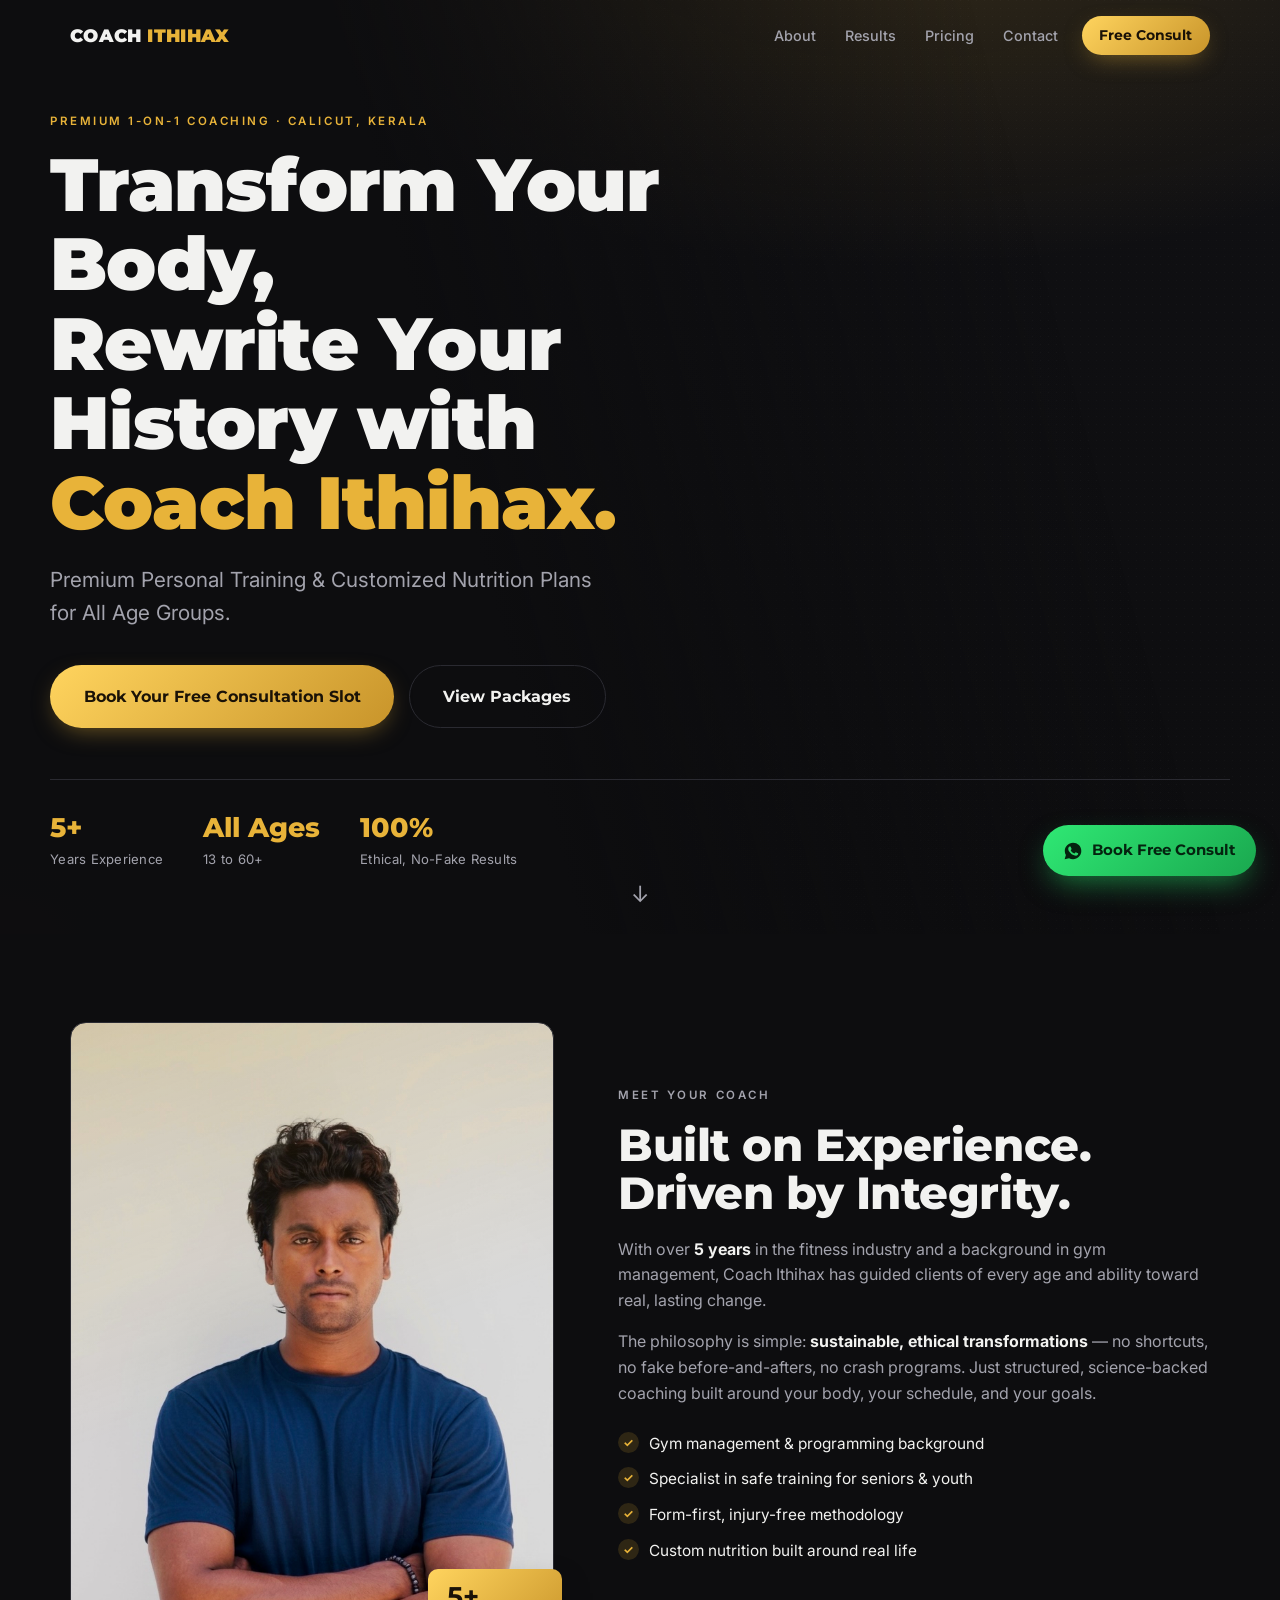
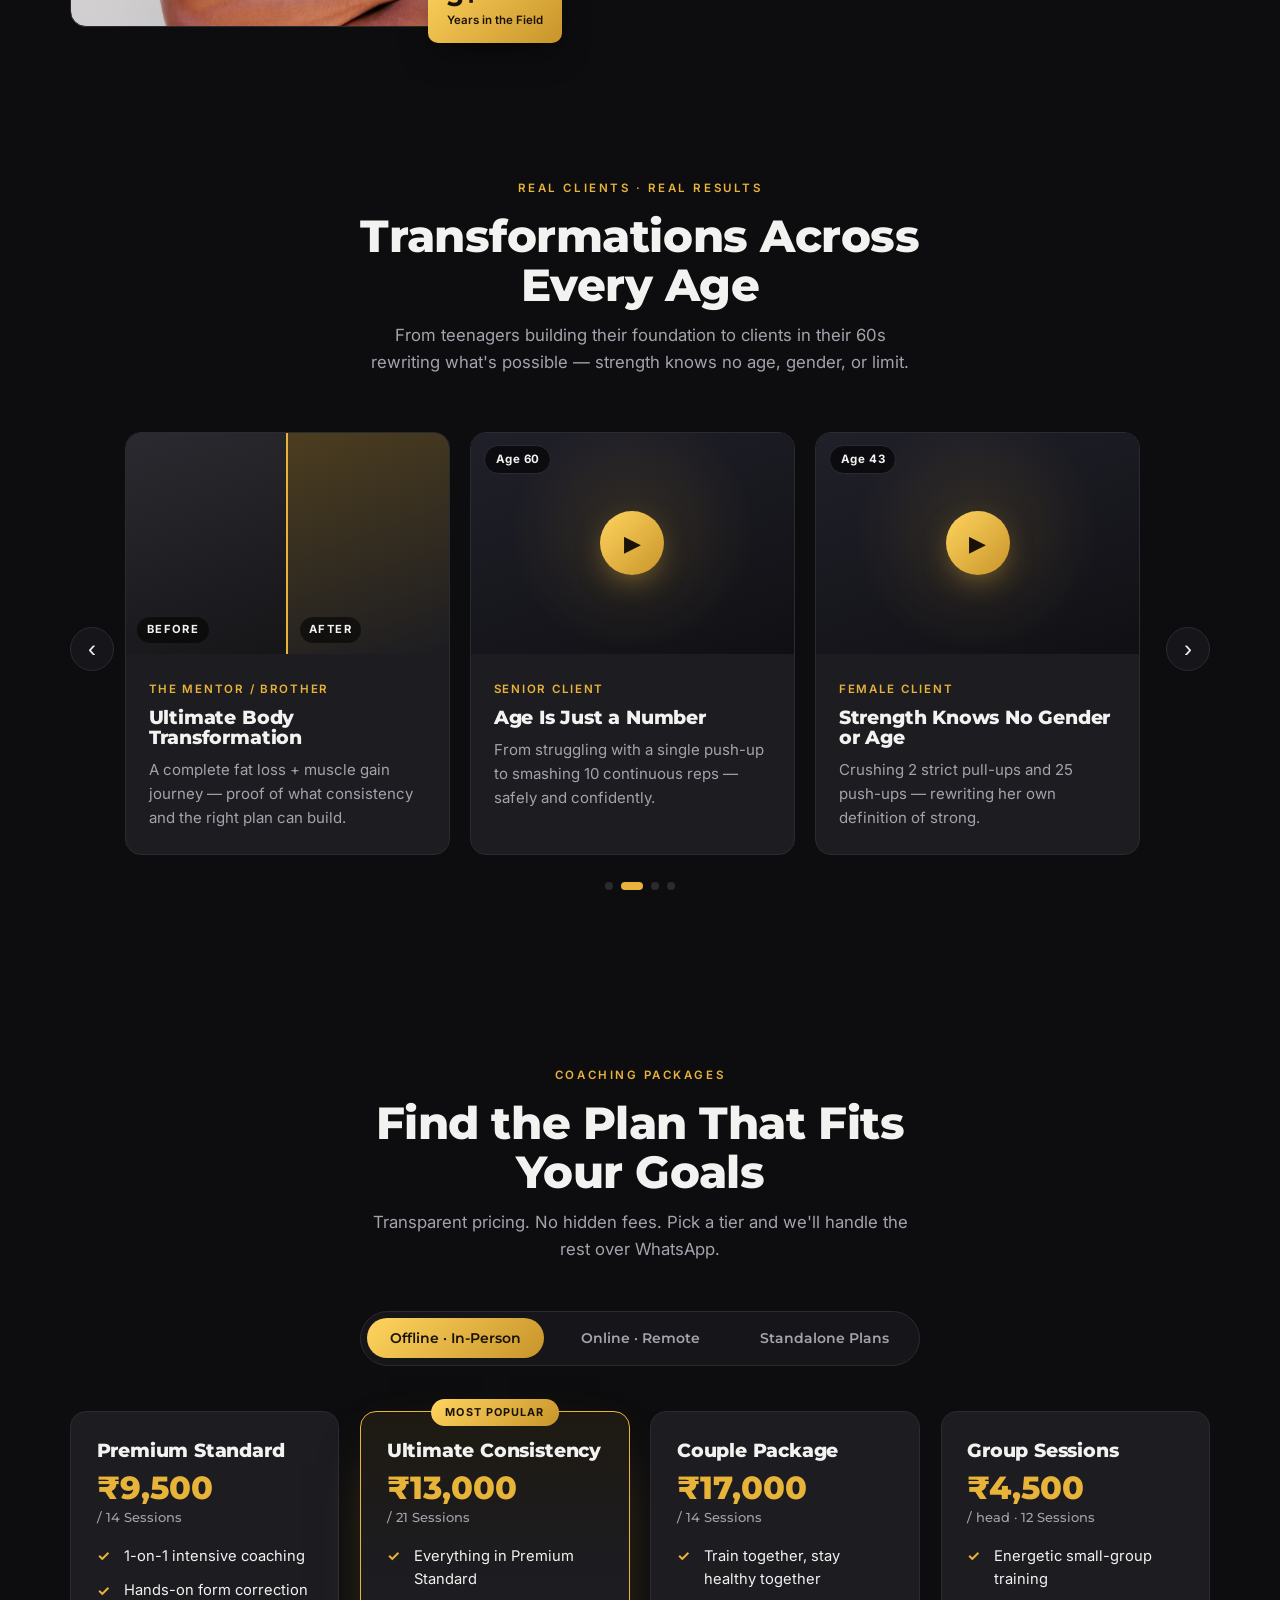
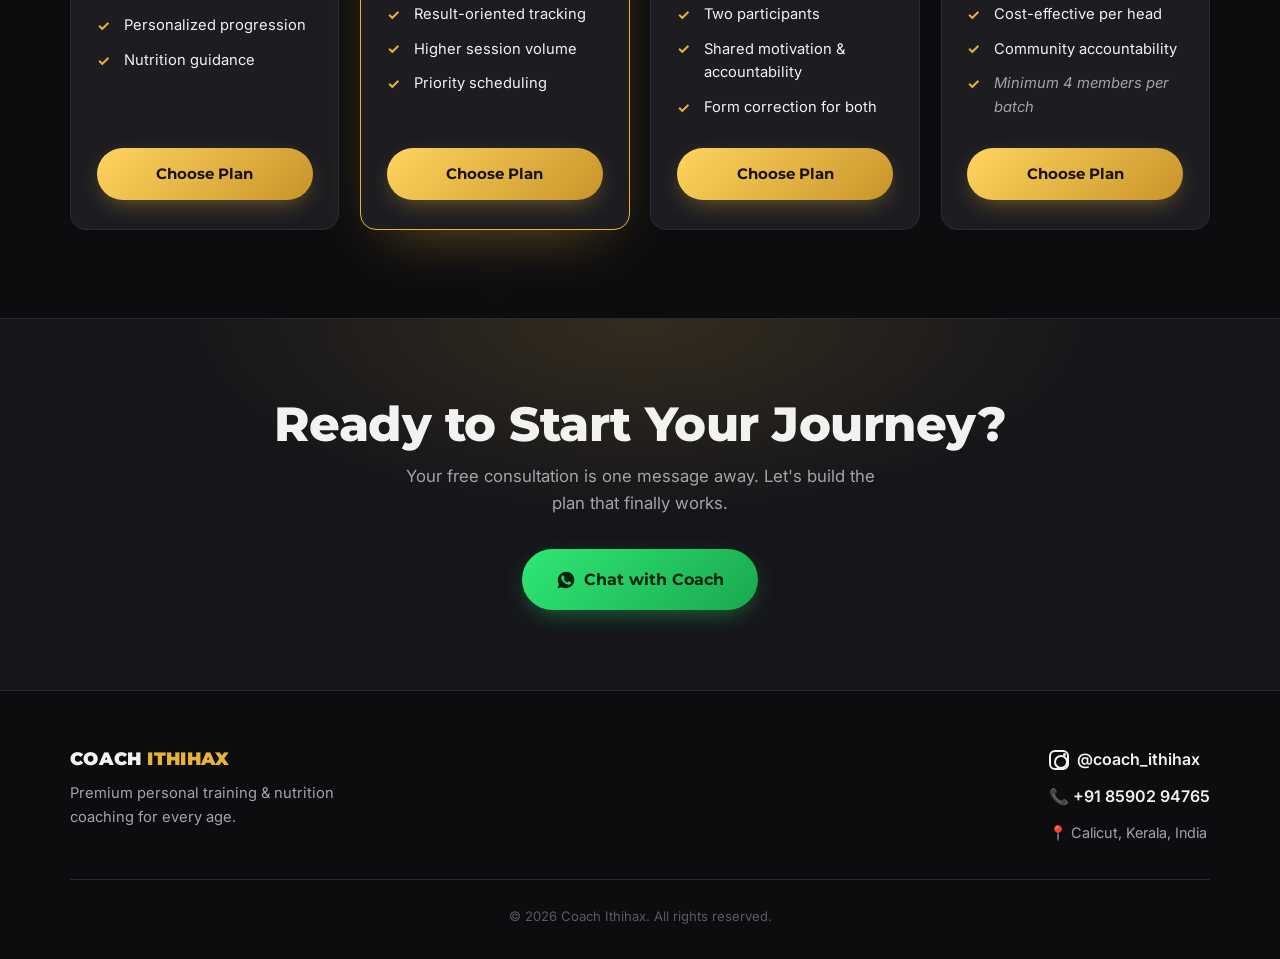
==== index.html @ cd336cdd "Initial commit" ====
<!DOCTYPE html>
<html lang="en">
<head>
  <meta charset="UTF-8" />
  <meta name="viewport" content="width=device-width, initial-scale=1.0" />
  <meta name="theme-color" content="#0d0d0f" />

  <link rel="icon" href="favicon.ico" sizes="any" />

  <title>Coach Ithihax — Premium Personal Trainer in Calicut, Kerala</title>
  <meta name="description" content="Coach Ithihax — Premium Personal Trainer in Calicut, Kerala. 1-on-1 in-person & online fitness coaching and customized nutrition plans for all age groups. Book a free consultation." />
  <meta name="keywords" content="Personal Trainer Calicut, Online Fitness Coach Kerala, Premium Body Transformation, Fitness Coach Calicut, Personal Training Kerala" />
  <meta name="author" content="Coach Ithihax" />
  <link rel="canonical" href="https://coachithihax.com/" />

  <!-- Open Graph / Social -->
  <meta property="og:type" content="website" />
  <meta property="og:title" content="Coach Ithihax — Premium Personal Trainer in Calicut" />
  <meta property="og:description" content="Transform Your Body, Rewrite Your History. Premium Personal Training & Customized Nutrition Plans for All Age Groups." />
  <meta property="og:locale" content="en_IN" />
  <meta name="twitter:card" content="summary_large_image" />

  <!-- Fonts -->
  <link rel="preconnect" href="https://fonts.googleapis.com" />
  <link rel="preconnect" href="https://fonts.gstatic.com" crossorigin />
  <link href="https://fonts.googleapis.com/css2?family=Inter:wght@400;500;600&family=Montserrat:wght@600;700;800;900&display=swap" rel="stylesheet" />

  <link rel="stylesheet" href="styles.css" />

  <!-- Structured data for local SEO -->
  <script type="application/ld+json">
  {
    "@context": "https://schema.org",
    "@type": "HealthAndBeautyBusiness",
    "name": "Coach Ithihax",
    "description": "Premium Personal Training & Customized Nutrition Plans for all age groups.",
    "areaServed": "Calicut, Kerala, India",
    "address": {
      "@type": "PostalAddress",
      "addressLocality": "Calicut",
      "addressRegion": "Kerala",
      "addressCountry": "IN"
    },
    "priceRange": "₹₹"
  }
  </script>
</head>
<body>
  <!-- ============ NAV ============ -->
  <header class="nav" id="nav">
    <div class="nav__inner">
      <a href="#hero" class="nav__brand">COACH&nbsp;<span>ITHIHAX</span></a>
      <nav class="nav__links" aria-label="Primary">
        <a href="#about">About</a>
        <a href="#results">Results</a>
        <a href="#pricing">Pricing</a>
        <a href="#contact">Contact</a>
      </nav>
      <a class="btn btn--sm" href="https://wa.me/918590294765" target="_blank" rel="noopener">Free Consult</a>
    </div>
  </header>

  <!-- ============ HERO ============ -->
  <section class="hero" id="hero">
    <div class="hero__bg" aria-hidden="true"></div>
    <div class="hero__content">
      <p class="eyebrow">Premium 1-on-1 Coaching · Calicut, Kerala</p>
      <h1 class="hero__title">
        Transform Your Body,<br />
        Rewrite Your History with<br />
        <span class="accent">Coach Ithihax.</span>
      </h1>
      <p class="hero__sub">
        Premium Personal Training &amp; Customized Nutrition Plans for All Age Groups.
      </p>
      <div class="hero__cta">
        <a class="btn btn--lg" href="https://wa.me/918590294765" target="_blank" rel="noopener">
          Book Your Free Consultation Slot
        </a>
        <a class="btn btn--ghost btn--lg" href="#pricing">View Packages</a>
      </div>
      <ul class="hero__stats">
        <li><strong>5+</strong><span>Years Experience</span></li>
        <li><strong>All Ages</strong><span>13 to 60+</span></li>
        <li><strong>100%</strong><span>Ethical, No-Fake Results</span></li>
      </ul>
    </div>
    <a href="#about" class="hero__scroll" aria-label="Scroll down">↓</a>
  </section>

  <!-- ============ ABOUT ============ -->
  <section class="section about reveal" id="about">
    <div class="about__media">
      <div class="about__photo" role="img" aria-label="Coach Ithihax training"></div>
      <div class="about__badge">
        <strong>5+</strong>
        <span>Years in the Field</span>
      </div>
    </div>
    <div class="about__copy">
      <p class="eyebrow">Meet Your Coach</p>
      <h2>Built on Experience.<br />Driven by Integrity.</h2>
      <p>
        With over <strong>5 years</strong> in the fitness industry and a background in
        gym management, Coach Ithihax has guided clients of every age and ability toward
        real, lasting change.
      </p>
      <p>
        The philosophy is simple: <strong>sustainable, ethical transformations</strong> —
        no shortcuts, no fake before-and-afters, no crash programs. Just structured,
        science-backed coaching built around your body, your schedule, and your goals.
      </p>
      <ul class="checklist">
        <li>Gym management &amp; programming background</li>
        <li>Specialist in safe training for seniors &amp; youth</li>
        <li>Form-first, injury-free methodology</li>
        <li>Custom nutrition built around real life</li>
      </ul>
    </div>
  </section>

  <!-- ============ RESULTS / SOCIAL PROOF ============ -->
  <section class="section results" id="results">
    <div class="section__head reveal">
      <p class="eyebrow">Real Clients · Real Results</p>
      <h2>Transformations Across Every Age</h2>
      <p class="section__lead">
        From teenagers building their foundation to clients in their 60s rewriting what's
        possible — strength knows no age, gender, or limit.
      </p>
    </div>

    <div class="carousel reveal" aria-roledescription="carousel" aria-label="Client transformations">
      <button class="carousel__arrow carousel__arrow--prev" aria-label="Previous">‹</button>

      <div class="carousel__track" id="track">
        <!-- Card 1: Before/After image split -->
        <article class="card slide" aria-roledescription="slide">
          <div class="card__visual card__visual--split">
            <div class="split split--before">
              <span class="split__tag">Before</span>
            </div>
            <div class="split split--after">
              <span class="split__tag">After</span>
            </div>
          </div>
          <div class="card__body">
            <span class="card__profile">The Mentor / Brother</span>
            <h3>Ultimate Body Transformation</h3>
            <p>A complete fat loss + muscle gain journey — proof of what consistency and the right plan can build.</p>
          </div>
        </article>

        <!-- Card 2: Senior video -->
        <article class="card slide" aria-roledescription="slide">
          <div class="card__visual">
            <div class="video-embed" data-video="https://www.youtube.com/embed/VIDEO_ID_SENIOR" aria-label="Play senior client video">
              <button class="video-embed__play" aria-label="Play video">▶</button>
              <span class="card__age">Age 60</span>
            </div>
          </div>
          <div class="card__body">
            <span class="card__profile">Senior Client</span>
            <h3>Age Is Just a Number</h3>
            <p>From struggling with a single push-up to smashing 10 continuous reps — safely and confidently.</p>
          </div>
        </article>

        <!-- Card 3: Female client video -->
        <article class="card slide" aria-roledescription="slide">
          <div class="card__visual">
            <div class="video-embed" data-video="https://www.youtube.com/embed/VIDEO_ID_FEMALE" aria-label="Play female client video">
              <button class="video-embed__play" aria-label="Play video">▶</button>
              <span class="card__age">Age 43</span>
            </div>
          </div>
          <div class="card__body">
            <span class="card__profile">Female Client</span>
            <h3>Strength Knows No Gender or Age</h3>
            <p>Crushing 2 strict pull-ups and 25 push-ups — rewriting her own definition of strong.</p>
          </div>
        </article>

        <!-- Card 4: Youth video -->
        <article class="card slide" aria-roledescription="slide">
          <div class="card__visual">
            <div class="video-embed" data-video="https://www.youtube.com/embed/VIDEO_ID_YOUTH" aria-label="Play youth client video">
              <button class="video-embed__play" aria-label="Play video">▶</button>
              <span class="card__age">Age 13</span>
            </div>
          </div>
          <div class="card__body">
            <span class="card__profile">Youth Client</span>
            <h3>Building a Strong Foundation</h3>
            <p>Safe, structured bodyweight functional training designed specifically for young athletes.</p>
          </div>
        </article>
      </div>

      <button class="carousel__arrow carousel__arrow--next" aria-label="Next">›</button>
    </div>
    <div class="carousel__dots" id="dots" aria-hidden="true"></div>
  </section>

  <!-- ============ PRICING ============ -->
  <section class="section pricing" id="pricing">
    <div class="section__head reveal">
      <p class="eyebrow">Coaching Packages</p>
      <h2>Find the Plan That Fits Your Goals</h2>
      <p class="section__lead">Transparent pricing. No hidden fees. Pick a tier and we'll handle the rest over WhatsApp.</p>
    </div>

    <div class="tabs reveal" role="tablist" aria-label="Pricing tiers">
      <button class="tab is-active" role="tab" aria-selected="true" data-tab="offline">Offline · In-Person</button>
      <button class="tab" role="tab" aria-selected="false" data-tab="online">Online · Remote</button>
      <button class="tab" role="tab" aria-selected="false" data-tab="plans">Standalone Plans</button>
    </div>

    <!-- OFFLINE -->
    <div class="plans is-active" id="offline" role="tabpanel">
      <article class="plan">
        <h3 class="plan__name">Premium Standard</h3>
        <p class="plan__price">₹9,500<span>/ 14 Sessions</span></p>
        <ul class="plan__features">
          <li>1-on-1 intensive coaching</li>
          <li>Hands-on form correction</li>
          <li>Personalized progression</li>
          <li>Nutrition guidance</li>
        </ul>
        <a class="btn btn--block" href="https://wa.me/918590294765?text=Hi%20Coach%2C%20I'm%20interested%20in%20the%20Premium%20Standard%20package" target="_blank" rel="noopener">Choose Plan</a>
      </article>

      <article class="plan plan--featured">
        <span class="plan__tag">Most Popular</span>
        <h3 class="plan__name">Ultimate Consistency</h3>
        <p class="plan__price">₹13,000<span>/ 21 Sessions</span></p>
        <ul class="plan__features">
          <li>Everything in Premium Standard</li>
          <li>Result-oriented tracking</li>
          <li>Higher session volume</li>
          <li>Priority scheduling</li>
        </ul>
        <a class="btn btn--block" href="https://wa.me/918590294765?text=Hi%20Coach%2C%20I'm%20interested%20in%20the%20Ultimate%20Consistency%20package" target="_blank" rel="noopener">Choose Plan</a>
      </article>

      <article class="plan">
        <h3 class="plan__name">Couple Package</h3>
        <p class="plan__price">₹17,000<span>/ 14 Sessions</span></p>
        <ul class="plan__features">
          <li>Train together, stay healthy together</li>
          <li>Two participants</li>
          <li>Shared motivation &amp; accountability</li>
          <li>Form correction for both</li>
        </ul>
        <a class="btn btn--block" href="https://wa.me/918590294765?text=Hi%20Coach%2C%20I'm%20interested%20in%20the%20Couple%20Package" target="_blank" rel="noopener">Choose Plan</a>
      </article>

      <article class="plan">
        <h3 class="plan__name">Group Sessions</h3>
        <p class="plan__price">₹4,500<span>/ head · 12 Sessions</span></p>
        <ul class="plan__features">
          <li>Energetic small-group training</li>
          <li>Cost-effective per head</li>
          <li>Community accountability</li>
          <li><em>Minimum 4 members per batch</em></li>
        </ul>
        <a class="btn btn--block" href="https://wa.me/918590294765?text=Hi%20Coach%2C%20I'm%20interested%20in%20Group%20Sessions" target="_blank" rel="noopener">Choose Plan</a>
      </article>
    </div>

    <!-- ONLINE -->
    <div class="plans" id="online" role="tabpanel" hidden>
      <article class="plan">
        <h3 class="plan__name">Flexible Plan</h3>
        <p class="plan__price">₹8,000<span>/ 14 Sessions</span></p>
        <ul class="plan__features">
          <li>Virtual assessment</li>
          <li>Weekly plan adjustments</li>
          <li>Train on your schedule</li>
          <li>Remote form feedback</li>
        </ul>
        <a class="btn btn--block" href="https://wa.me/918590294765?text=Hi%20Coach%2C%20I'm%20interested%20in%20the%20Flexible%20Online%20Plan" target="_blank" rel="noopener">Choose Plan</a>
      </article>

      <article class="plan plan--featured">
        <span class="plan__tag">Best Value</span>
        <h3 class="plan__name">Transformation Plan</h3>
        <p class="plan__price">₹11,000<span>/ 21 Sessions</span></p>
        <ul class="plan__features">
          <li>High-accountability coaching</li>
          <li>Frequent check-ins</li>
          <li>Detailed progress tracking</li>
          <li>Custom nutrition adjustments</li>
        </ul>
        <a class="btn btn--block" href="https://wa.me/918590294765?text=Hi%20Coach%2C%20I'm%20interested%20in%20the%20Online%20Transformation%20Plan" target="_blank" rel="noopener">Choose Plan</a>
      </article>
    </div>

    <!-- STANDALONE PLANS -->
    <div class="plans" id="plans" role="tabpanel" hidden>
      <article class="plan">
        <h3 class="plan__name">Standard Customized Plan</h3>
        <p class="plan__price">₹2,000<span>/ 24 Days</span></p>
        <ul class="plan__features">
          <li>Fully customized routine</li>
          <li>2 check-ins per month</li>
          <li>Tailored to your goals</li>
          <li>Self-paced</li>
        </ul>
        <a class="btn btn--block" href="https://wa.me/918590294765?text=Hi%20Coach%2C%20I'm%20interested%20in%20the%20Standard%20Customized%20Plan" target="_blank" rel="noopener">Choose Plan</a>
      </article>

      <article class="plan plan--featured">
        <span class="plan__tag">High Accountability</span>
        <h3 class="plan__name">Premium Accountability Plan</h3>
        <p class="plan__price">₹3,000<span>/ 24 Days</span></p>
        <ul class="plan__features">
          <li>Fully customized routine</li>
          <li>Daily check-ins</li>
          <li>Continuous progress tracking</li>
          <li>Maximum accountability</li>
        </ul>
        <a class="btn btn--block" href="https://wa.me/918590294765?text=Hi%20Coach%2C%20I'm%20interested%20in%20the%20Premium%20Accountability%20Plan" target="_blank" rel="noopener">Choose Plan</a>
      </article>
    </div>
  </section>

  <!-- ============ FINAL CTA / FOOTER ============ -->
  <section class="cta-band reveal" id="contact">
    <h2>Ready to Start Your Journey?</h2>
    <p>Your free consultation is one message away. Let's build the plan that finally works.</p>
    <a class="btn btn--lg btn--whatsapp" href="https://wa.me/918590294765" target="_blank" rel="noopener">
      <span class="wa-icon" aria-hidden="true"></span> Chat with Coach
    </a>
  </section>

  <footer class="footer">
    <div class="footer__inner">
      <div class="footer__brand">
        <span class="nav__brand">COACH&nbsp;<span>ITHIHAX</span></span>
        <p>Premium personal training &amp; nutrition coaching for every age.</p>
      </div>
      <div class="footer__meta">
        <a href="https://instagram.com/coach_ithihax" target="_blank" rel="noopener" class="footer__social">
          <span class="ig-icon" aria-hidden="true"></span> @coach_ithihax
        </a>
        <a href="tel:+918590294765" class="footer__phone">📞 +91 85902 94765</a>
        <p class="footer__loc">📍 Calicut, Kerala, India</p>
      </div>
    </div>
    <p class="footer__copy">© <span id="year"></span> Coach Ithihax. All rights reserved.</p>
  </footer>

  <!-- Sticky WhatsApp CTA (mobile-first) -->
  <a class="sticky-wa" href="https://wa.me/918590294765" target="_blank" rel="noopener" aria-label="Book your free consultation on WhatsApp">
    <span class="wa-icon" aria-hidden="true"></span>
    <span class="sticky-wa__label">Book Free Consult</span>
  </a>

  <script src="script.js" defer></script>
</body>
</html>
---- styles.css ----
/* ============================================================
   Coach Ithihax — Brand Website
   Theme: Dark, premium, athletic. Charcoal + Premium Gold.
   ============================================================ */

:root {
  --bg:        #0d0d0f;
  --bg-soft:   #16161a;
  --bg-card:   #1c1c21;
  --line:      #2a2a31;
  --text:      #f2f2f0;
  --muted:     #a3a3ad;
  --gold:      #e8b339;
  --gold-bright: #ffd45e;
  --gold-deep: #c8942a;
  --whatsapp:  #25d366;
  --radius:    16px;
  --radius-sm: 10px;
  --maxw:      1180px;
  --ease:      cubic-bezier(0.22, 1, 0.36, 1);
}

* { box-sizing: border-box; margin: 0; padding: 0; }

html { scroll-behavior: smooth; -webkit-text-size-adjust: 100%; }

body {
  background: var(--bg);
  color: var(--text);
  font-family: "Inter", system-ui, -apple-system, sans-serif;
  line-height: 1.6;
  -webkit-font-smoothing: antialiased;
  overflow-x: hidden;
}

h1, h2, h3, .nav__brand {
  font-family: "Montserrat", "Inter", sans-serif;
  font-weight: 800;
  line-height: 1.08;
  letter-spacing: -0.01em;
}

img { max-width: 100%; display: block; }
a { color: inherit; text-decoration: none; }

.accent { color: var(--gold); }

.eyebrow {
  text-transform: uppercase;
  letter-spacing: 0.22em;
  font-size: 0.72rem;
  font-weight: 600;
  color: var(--gold);
  margin-bottom: 0.9rem;
}

/* ---------- Buttons ---------- */
.btn {
  --pad-y: 0.85rem;
  --pad-x: 1.5rem;
  display: inline-flex;
  align-items: center;
  justify-content: center;
  gap: 0.5rem;
  padding: var(--pad-y) var(--pad-x);
  background: linear-gradient(135deg, var(--gold-bright), var(--gold-deep));
  color: #1a1207;
  font-family: "Montserrat", sans-serif;
  font-weight: 700;
  font-size: 0.95rem;
  border: none;
  border-radius: 999px;
  cursor: pointer;
  transition: transform 0.25s var(--ease), box-shadow 0.25s var(--ease), filter 0.25s var(--ease);
  box-shadow: 0 8px 24px -8px rgba(232, 179, 57, 0.5);
}
.btn:hover { transform: translateY(-2px); box-shadow: 0 14px 34px -8px rgba(232, 179, 57, 0.65); filter: brightness(1.05); }
.btn:active { transform: translateY(0); }

.btn--lg { --pad-y: 1.1rem; --pad-x: 2.1rem; font-size: 1.02rem; }
.btn--sm { --pad-y: 0.55rem; --pad-x: 1.1rem; font-size: 0.85rem; }
.btn--block { width: 100%; margin-top: auto; }

.btn--ghost {
  background: transparent;
  color: var(--text);
  border: 1.5px solid var(--line);
  box-shadow: none;
}
.btn--ghost:hover { border-color: var(--gold); color: var(--gold); box-shadow: none; filter: none; }

.btn--whatsapp { background: linear-gradient(135deg, #2fe874, #1aa84f); color: #04230f; box-shadow: 0 8px 24px -8px rgba(37, 211, 102, 0.55); }
.btn--whatsapp:hover { box-shadow: 0 14px 34px -8px rgba(37, 211, 102, 0.7); }

/* ---------- Nav ---------- */
.nav {
  position: fixed;
  top: 0; left: 0; right: 0;
  z-index: 50;
  transition: background 0.3s var(--ease), box-shadow 0.3s var(--ease), backdrop-filter 0.3s;
}
.nav.is-stuck {
  background: rgba(13, 13, 15, 0.82);
  backdrop-filter: blur(14px);
  border-bottom: 1px solid var(--line);
}
.nav__inner {
  max-width: var(--maxw);
  margin: 0 auto;
  padding: 1rem 1.25rem;
  display: flex;
  align-items: center;
  gap: 1.5rem;
}
.nav__brand {
  font-size: 1.15rem;
  font-weight: 900;
  letter-spacing: 0.02em;
}
.nav__brand span { color: var(--gold); }
.nav__links {
  margin-left: auto;
  display: flex;
  gap: 1.8rem;
}
.nav__links a {
  font-size: 0.9rem;
  font-weight: 500;
  color: var(--muted);
  transition: color 0.2s;
}
.nav__links a:hover { color: var(--text); }

/* ---------- Hero ---------- */
.hero {
  position: relative;
  min-height: 100svh;
  display: flex;
  flex-direction: column;
  justify-content: center;
  padding: 7rem 1.25rem 4rem;
  overflow: hidden;
}
.hero__bg {
  position: absolute; inset: 0;
  background:
    radial-gradient(1200px 600px at 70% -10%, rgba(232, 179, 57, 0.16), transparent 60%),
    radial-gradient(800px 500px at 0% 100%, rgba(232, 179, 57, 0.06), transparent 55%),
    linear-gradient(180deg, #101013 0%, #0d0d0f 100%);
  z-index: -2;
}
.hero__bg::after {
  /* athletic silhouette gradient suggestion on the right */
  content: "";
  position: absolute;
  inset: 0;
  background: linear-gradient(75deg, var(--bg) 38%, transparent 80%),
              url("data:image/svg+xml,%3Csvg xmlns='http://www.w3.org/2000/svg' width='8' height='8'%3E%3Cpath d='M0 0h1v1H0z' fill='%23ffffff08'/%3E%3C/svg%3E");
  opacity: 0.9;
}
.hero__content {
  max-width: var(--maxw);
  width: 100%;
  margin: 0 auto;
  position: relative;
}
.hero__title {
  font-size: clamp(2.3rem, 7vw, 4.6rem);
  font-weight: 900;
  margin-bottom: 1.3rem;
  max-width: 16ch;
}
.hero__sub {
  font-size: clamp(1.02rem, 2.4vw, 1.3rem);
  color: var(--muted);
  max-width: 42ch;
  margin-bottom: 2.2rem;
}
.hero__cta {
  display: flex;
  flex-wrap: wrap;
  gap: 0.9rem;
  margin-bottom: 3.2rem;
}
.hero__stats {
  list-style: none;
  display: flex;
  flex-wrap: wrap;
  gap: 2.5rem;
  border-top: 1px solid var(--line);
  padding-top: 1.6rem;
}
.hero__stats li { display: flex; flex-direction: column; }
.hero__stats strong {
  font-family: "Montserrat", sans-serif;
  font-size: 1.7rem;
  font-weight: 800;
  color: var(--gold);
}
.hero__stats span { font-size: 0.82rem; color: var(--muted); letter-spacing: 0.02em; }

.hero__scroll {
  position: absolute;
  bottom: 1.4rem; left: 50%;
  transform: translateX(-50%);
  color: var(--muted);
  font-size: 1.4rem;
  animation: bob 2s ease-in-out infinite;
}
@keyframes bob { 0%,100% { transform: translate(-50%, 0); } 50% { transform: translate(-50%, 8px); } }

/* ---------- Section scaffolding ---------- */
.section {
  max-width: var(--maxw);
  margin: 0 auto;
  padding: 5.5rem 1.25rem;
}
.section__head { max-width: 56ch; margin: 0 auto 3rem; text-align: center; }
.section__head h2 { font-size: clamp(1.9rem, 4.5vw, 3rem); margin-bottom: 0.8rem; }
.section__lead { color: var(--muted); font-size: 1.05rem; }
.section h2 { font-size: clamp(1.8rem, 4.5vw, 2.8rem); }

/* ---------- About ---------- */
.about {
  display: grid;
  grid-template-columns: 1fr;
  gap: 3rem;
  align-items: center;
}
.about__media { position: relative; }
.about__photo {
  aspect-ratio: 4 / 5;
  border-radius: var(--radius);
  background:
    linear-gradient(160deg, rgba(232,179,57,0.18), transparent 55%),
    url("photo.jpg") center top / 120% no-repeat,
    linear-gradient(45deg, #232329, #14141a);
  border: 1px solid var(--line);
  position: relative;
  overflow: hidden;
}
.about__badge {
  position: absolute;
  bottom: -1rem; right: -0.5rem;
  background: linear-gradient(135deg, var(--gold-bright), var(--gold-deep));
  color: #1a1207;
  border-radius: var(--radius-sm);
  padding: 0.9rem 1.2rem;
  display: flex;
  flex-direction: column;
  box-shadow: 0 14px 34px -10px rgba(0,0,0,0.6);
}
.about__badge strong { font-family: "Montserrat", sans-serif; font-size: 1.7rem; line-height: 1; }
.about__badge span { font-size: 0.72rem; font-weight: 600; }
.about__copy h2 { margin-bottom: 1.2rem; }
.about__copy p { color: var(--muted); margin-bottom: 1rem; }
.about__copy p strong { color: var(--text); }

.checklist { list-style: none; margin-top: 1.6rem; display: grid; gap: 0.7rem; }
.checklist li {
  position: relative;
  padding-left: 1.9rem;
  color: var(--text);
  font-size: 0.96rem;
}
.checklist li::before {
  content: "✓";
  position: absolute; left: 0; top: 0;
  width: 1.3rem; height: 1.3rem;
  display: grid; place-items: center;
  background: rgba(232, 179, 57, 0.15);
  color: var(--gold);
  border-radius: 50%;
  font-size: 0.75rem;
  font-weight: 700;
}

/* ---------- Results / Carousel ---------- */
.results { padding-top: 4rem; }
.carousel {
  position: relative;
  display: flex;
  align-items: center;
  gap: 0.5rem;
}
.carousel__track {
  display: flex;
  gap: 1.3rem;
  overflow-x: auto;
  scroll-snap-type: x mandatory;
  scroll-behavior: smooth;
  padding: 0.5rem 0.2rem 1.2rem;
  scrollbar-width: none;
  flex: 1;
}
.carousel__track::-webkit-scrollbar { display: none; }

.card {
  flex: 0 0 86%;
  scroll-snap-align: center;
  background: var(--bg-card);
  border: 1px solid var(--line);
  border-radius: var(--radius);
  overflow: hidden;
  display: flex;
  flex-direction: column;
  transition: transform 0.3s var(--ease), border-color 0.3s;
}
.card:hover { border-color: rgba(232, 179, 57, 0.4); }

.card__visual { aspect-ratio: 16 / 11; position: relative; overflow: hidden; background: #101015; }
.card__visual--split { display: flex; }
.split { flex: 1; position: relative; display: grid; place-items: end start; }
.split--before { background: linear-gradient(160deg, #2a2a30, #161619); }
.split--after  { background: linear-gradient(160deg, rgba(232,179,57,0.28), #1c1c21); border-left: 2px solid var(--gold); }
.split__tag {
  margin: 0.7rem;
  font-size: 0.7rem;
  font-weight: 700;
  text-transform: uppercase;
  letter-spacing: 0.12em;
  background: rgba(0,0,0,0.55);
  padding: 0.25rem 0.6rem;
  border-radius: 999px;
}

.video-embed {
  position: absolute; inset: 0;
  display: grid; place-items: center;
  cursor: pointer;
  background:
    radial-gradient(circle at 50% 45%, rgba(232,179,57,0.12), transparent 60%),
    linear-gradient(160deg, #20202a, #101014);
}
.video-embed__play {
  width: 64px; height: 64px;
  border-radius: 50%;
  border: none;
  background: linear-gradient(135deg, var(--gold-bright), var(--gold-deep));
  color: #1a1207;
  font-size: 1.4rem;
  display: grid; place-items: center;
  cursor: pointer;
  transition: transform 0.25s var(--ease);
  box-shadow: 0 10px 30px -8px rgba(232,179,57,0.55);
}
.video-embed:hover .video-embed__play { transform: scale(1.08); }
.card__age {
  position: absolute; top: 0.8rem; left: 0.8rem;
  background: rgba(0,0,0,0.6);
  border: 1px solid var(--line);
  font-size: 0.72rem; font-weight: 700;
  padding: 0.25rem 0.65rem;
  border-radius: 999px;
  letter-spacing: 0.05em;
}

.card__body { padding: 1.3rem 1.4rem 1.5rem; }
.card__profile {
  font-size: 0.72rem; text-transform: uppercase; letter-spacing: 0.15em;
  color: var(--gold); font-weight: 600;
}
.card__body h3 { font-size: 1.18rem; margin: 0.45rem 0 0.6rem; }
.card__body p { color: var(--muted); font-size: 0.94rem; }

.carousel__arrow {
  flex: 0 0 auto;
  width: 44px; height: 44px;
  border-radius: 50%;
  border: 1px solid var(--line);
  background: var(--bg-soft);
  color: var(--text);
  font-size: 1.5rem;
  line-height: 1;
  cursor: pointer;
  display: none;
  place-items: center;
  transition: background 0.2s, border-color 0.2s, color 0.2s;
}
.carousel__arrow:hover { border-color: var(--gold); color: var(--gold); }

.carousel__dots {
  display: flex;
  justify-content: center;
  gap: 0.5rem;
  margin-top: 0.5rem;
}
.carousel__dots button {
  width: 8px; height: 8px;
  border-radius: 50%;
  border: none;
  background: var(--line);
  cursor: pointer;
  transition: background 0.2s, width 0.2s;
}
.carousel__dots button.is-active { background: var(--gold); width: 22px; border-radius: 999px; }

/* ---------- Pricing ---------- */
.tabs {
  display: flex;
  flex-wrap: wrap;
  justify-content: center;
  gap: 0.5rem;
  background: var(--bg-soft);
  border: 1px solid var(--line);
  border-radius: 999px;
  padding: 0.4rem;
  max-width: 560px;
  margin: 0 auto 2.8rem;
}
.tab {
  flex: 1;
  min-width: 140px;
  padding: 0.7rem 1rem;
  border: none;
  background: transparent;
  color: var(--muted);
  font-family: "Montserrat", sans-serif;
  font-weight: 600;
  font-size: 0.88rem;
  border-radius: 999px;
  cursor: pointer;
  transition: background 0.25s var(--ease), color 0.25s;
}
.tab.is-active { background: linear-gradient(135deg, var(--gold-bright), var(--gold-deep)); color: #1a1207; }

.plans {
  display: none;
  grid-template-columns: repeat(auto-fit, minmax(248px, 1fr));
  gap: 1.3rem;
}
.plans.is-active { display: grid; animation: fade 0.4s var(--ease); }
@keyframes fade { from { opacity: 0; transform: translateY(10px); } to { opacity: 1; transform: none; } }

.plan {
  background: var(--bg-card);
  border: 1px solid var(--line);
  border-radius: var(--radius);
  padding: 1.8rem 1.6rem;
  display: flex;
  flex-direction: column;
  position: relative;
  transition: transform 0.3s var(--ease), border-color 0.3s;
}
.plan:hover { transform: translateY(-4px); border-color: rgba(232,179,57,0.35); }
.plan--featured {
  border-color: var(--gold);
  background: linear-gradient(180deg, rgba(232,179,57,0.08), var(--bg-card) 40%);
  box-shadow: 0 24px 60px -30px rgba(232,179,57,0.5);
}
.plan__tag {
  position: absolute; top: -0.8rem; left: 50%;
  transform: translateX(-50%);
  background: linear-gradient(135deg, var(--gold-bright), var(--gold-deep));
  color: #1a1207;
  font-size: 0.68rem; font-weight: 700;
  text-transform: uppercase; letter-spacing: 0.1em;
  padding: 0.3rem 0.9rem;
  border-radius: 999px;
  white-space: nowrap;
}
.plan__name { font-size: 1.2rem; margin-bottom: 0.7rem; }
.plan__price {
  font-family: "Montserrat", sans-serif;
  font-size: 2rem;
  font-weight: 800;
  color: var(--gold);
  margin-bottom: 1.3rem;
  line-height: 1;
}
.plan__price span { display: block; font-size: 0.82rem; font-weight: 500; color: var(--muted); margin-top: 0.4rem; }
.plan__features { list-style: none; display: grid; gap: 0.7rem; margin-bottom: 1.8rem; }
.plan__features li {
  position: relative;
  padding-left: 1.7rem;
  font-size: 0.92rem;
  color: var(--text);
}
.plan__features li::before {
  content: "✓";
  position: absolute; left: 0; top: 0.05rem;
  color: var(--gold); font-weight: 700;
}
.plan__features em { color: var(--muted); font-style: italic; }

/* ---------- Final CTA band ---------- */
.cta-band {
  text-align: center;
  padding: 5rem 1.25rem;
  background:
    radial-gradient(700px 300px at 50% 0%, rgba(232,179,57,0.14), transparent 65%),
    var(--bg-soft);
  border-top: 1px solid var(--line);
  border-bottom: 1px solid var(--line);
}
.cta-band h2 { font-size: clamp(1.9rem, 5vw, 3rem); margin-bottom: 0.8rem; }
.cta-band p { color: var(--muted); max-width: 46ch; margin: 0 auto 2rem; font-size: 1.05rem; }

/* ---------- Footer ---------- */
.footer { max-width: var(--maxw); margin: 0 auto; padding: 3.5rem 1.25rem 2rem; }
.footer__inner {
  display: flex;
  flex-wrap: wrap;
  gap: 2rem;
  justify-content: space-between;
  padding-bottom: 2.2rem;
  border-bottom: 1px solid var(--line);
}
.footer__brand p { color: var(--muted); margin-top: 0.6rem; max-width: 34ch; font-size: 0.92rem; }
.footer__meta { display: flex; flex-direction: column; gap: 0.7rem; }
.footer__social { display: inline-flex; align-items: center; gap: 0.5rem; font-weight: 600; transition: color 0.2s; }
.footer__social:hover { color: var(--gold); }
.footer__phone { display: inline-flex; align-items: center; gap: 0.5rem; font-weight: 600; transition: color 0.2s; }
.footer__phone:hover { color: var(--gold); }
.footer__loc { color: var(--muted); font-size: 0.9rem; }
.footer__copy { text-align: center; color: #5a5a64; font-size: 0.82rem; margin-top: 1.6rem; }

/* Social glyphs */
.ig-icon, .wa-icon { width: 20px; height: 20px; display: inline-block; flex: 0 0 auto; }
.ig-icon {
  border: 2px solid currentColor; border-radius: 6px; position: relative;
}
.ig-icon::before { content: ""; position: absolute; top: 3px; left: 3px; width: 10px; height: 10px; border: 2px solid currentColor; border-radius: 50%; }
.ig-icon::after { content: ""; position: absolute; top: 1px; right: 1px; width: 3px; height: 3px; background: currentColor; border-radius: 50%; }
.wa-icon {
  background: currentColor;
  -webkit-mask: center/contain no-repeat url("data:image/svg+xml,%3Csvg xmlns='http://www.w3.org/2000/svg' viewBox='0 0 24 24'%3E%3Cpath d='M12.04 2C6.58 2 2.13 6.45 2.13 11.91c0 1.75.46 3.45 1.32 4.95L2 22l5.25-1.38a9.9 9.9 0 0 0 4.79 1.22h.01c5.46 0 9.91-4.45 9.91-9.91 0-2.65-1.03-5.14-2.9-7.01A9.82 9.82 0 0 0 12.04 2zm5.8 14.18c-.24.68-1.4 1.3-1.94 1.38-.5.07-1.13.1-1.82-.11-.42-.13-.96-.31-1.65-.61-2.9-1.25-4.8-4.17-4.94-4.37-.15-.2-1.19-1.58-1.19-3.01s.75-2.14 1.02-2.43c.27-.29.59-.37.79-.37.2 0 .39.002.56.01.18.008.42-.07.66.5.24.58.82 2 .89 2.15.07.15.12.32.02.51-.1.2-.15.32-.29.49-.15.17-.31.39-.44.52-.15.15-.3.31-.13.6.17.29.76 1.25 1.63 2.02 1.12.99 2.06 1.3 2.35 1.45.29.15.46.12.63-.07.17-.2.73-.85.92-1.14.2-.29.39-.24.66-.15.27.1 1.71.81 2 .96.29.15.49.22.56.34.07.12.07.68-.17 1.36z'/%3E%3C/svg%3E");
          mask: center/contain no-repeat url("data:image/svg+xml,%3Csvg xmlns='http://www.w3.org/2000/svg' viewBox='0 0 24 24'%3E%3Cpath d='M12.04 2C6.58 2 2.13 6.45 2.13 11.91c0 1.75.46 3.45 1.32 4.95L2 22l5.25-1.38a9.9 9.9 0 0 0 4.79 1.22h.01c5.46 0 9.91-4.45 9.91-9.91 0-2.65-1.03-5.14-2.9-7.01A9.82 9.82 0 0 0 12.04 2zm5.8 14.18c-.24.68-1.4 1.3-1.94 1.38-.5.07-1.13.1-1.82-.11-.42-.13-.96-.31-1.65-.61-2.9-1.25-4.8-4.17-4.94-4.37-.15-.2-1.19-1.58-1.19-3.01s.75-2.14 1.02-2.43c.27-.29.59-.37.79-.37.2 0 .39.002.56.01.18.008.42-.07.66.5.24.58.82 2 .89 2.15.07.15.12.32.02.51-.1.2-.15.32-.29.49-.15.17-.31.39-.44.52-.15.15-.3.31-.13.6.17.29.76 1.25 1.63 2.02 1.12.99 2.06 1.3 2.35 1.45.29.15.46.12.63-.07.17-.2.73-.85.92-1.14.2-.29.39-.24.66-.15.27.1 1.71.81 2 .96.29.15.49.22.56.34.07.12.07.68-.17 1.36z'/%3E%3C/svg%3E");
}

/* ---------- Sticky WhatsApp ---------- */
.sticky-wa {
  position: fixed;
  bottom: 1.1rem; right: 1.1rem;
  z-index: 60;
  display: inline-flex;
  align-items: center;
  gap: 0.55rem;
  background: linear-gradient(135deg, #2fe874, #1aa84f);
  color: #04230f;
  font-family: "Montserrat", sans-serif;
  font-weight: 700;
  font-size: 0.92rem;
  padding: 0.85rem 1.25rem;
  border-radius: 999px;
  box-shadow: 0 12px 30px -8px rgba(37, 211, 102, 0.6);
  transition: transform 0.25s var(--ease), box-shadow 0.25s var(--ease);
  animation: pulse 2.6s ease-in-out infinite;
}
.sticky-wa:hover { transform: translateY(-2px) scale(1.02); }
@keyframes pulse {
  0%, 100% { box-shadow: 0 12px 30px -8px rgba(37,211,102,0.6); }
  50% { box-shadow: 0 12px 38px -6px rgba(37,211,102,0.9); }
}

/* ---------- Reveal on scroll ---------- */
.reveal { opacity: 0; transform: translateY(24px); transition: opacity 0.7s var(--ease), transform 0.7s var(--ease); }
.reveal.is-visible { opacity: 1; transform: none; }

/* ============================================================
   RESPONSIVE — desktop / tablet upgrades (mobile-first base)
   ============================================================ */
@media (min-width: 720px) {
  .card { flex-basis: 48%; }
  .carousel__arrow { display: grid; }
  .about { grid-template-columns: 0.9fr 1.1fr; gap: 4rem; }
  .sticky-wa { bottom: 1.5rem; right: 1.5rem; }
}

@media (min-width: 1000px) {
  .card { flex-basis: 31.5%; }
}

@media (max-width: 640px) {
  .nav__links { display: none; }
  .hero__stats { gap: 1.6rem; }
  .hero__stats strong { font-size: 1.4rem; }
  .section { padding: 4rem 1.1rem; }
}

@media (prefers-reduced-motion: reduce) {
  * { animation: none !important; scroll-behavior: auto; }
  .reveal { opacity: 1; transform: none; transition: none; }
}
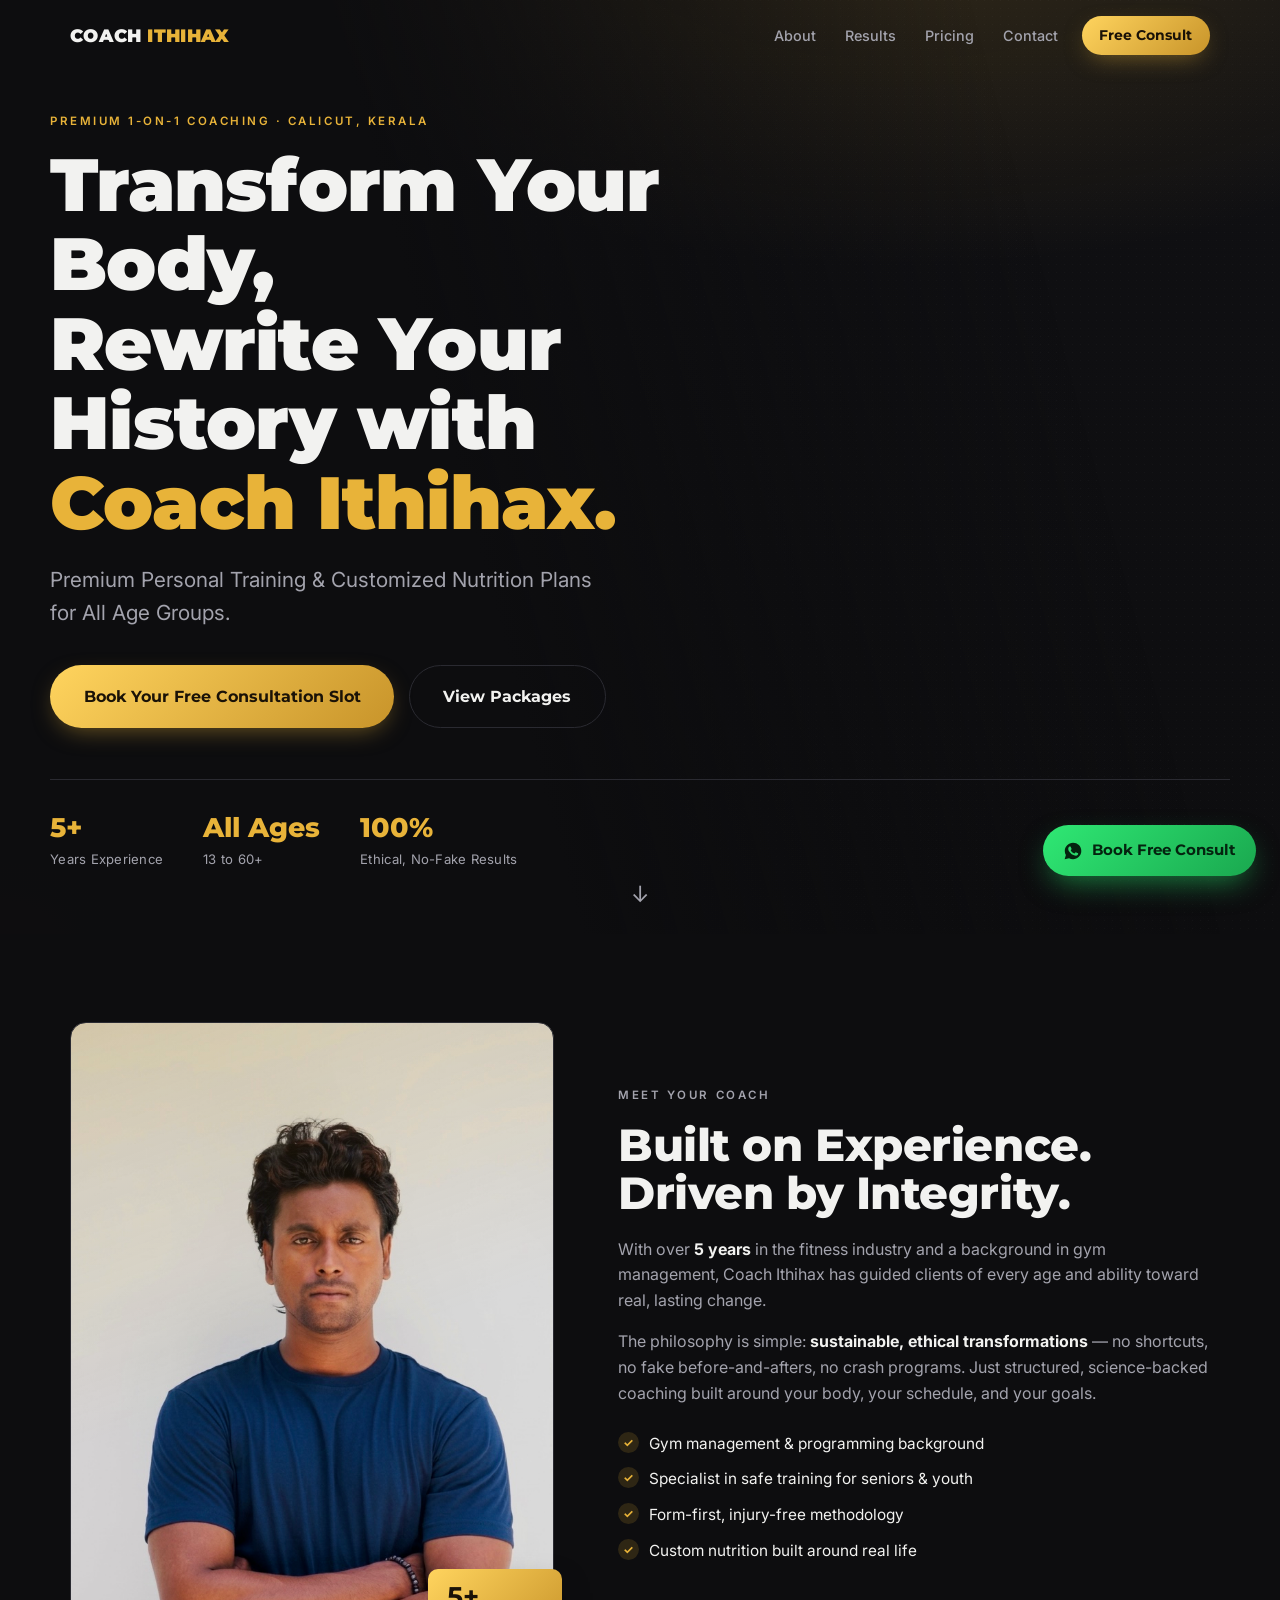
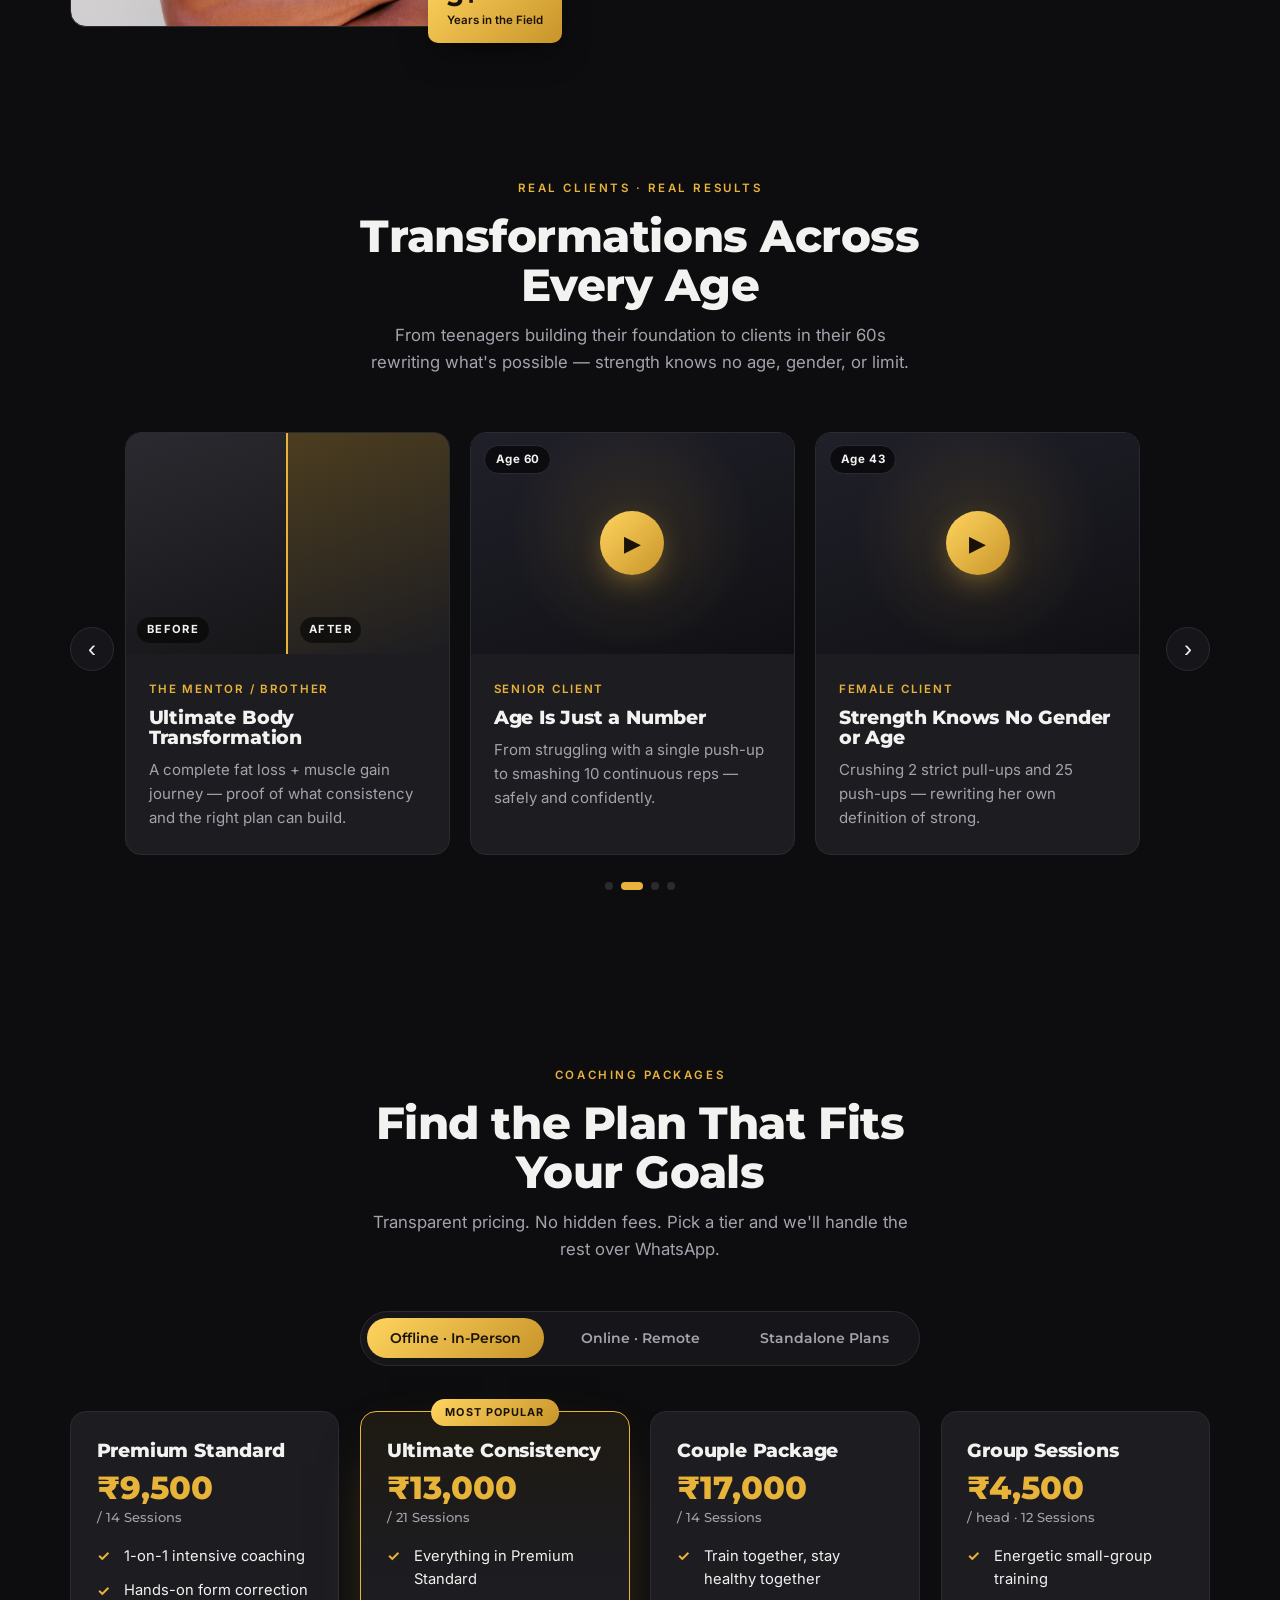
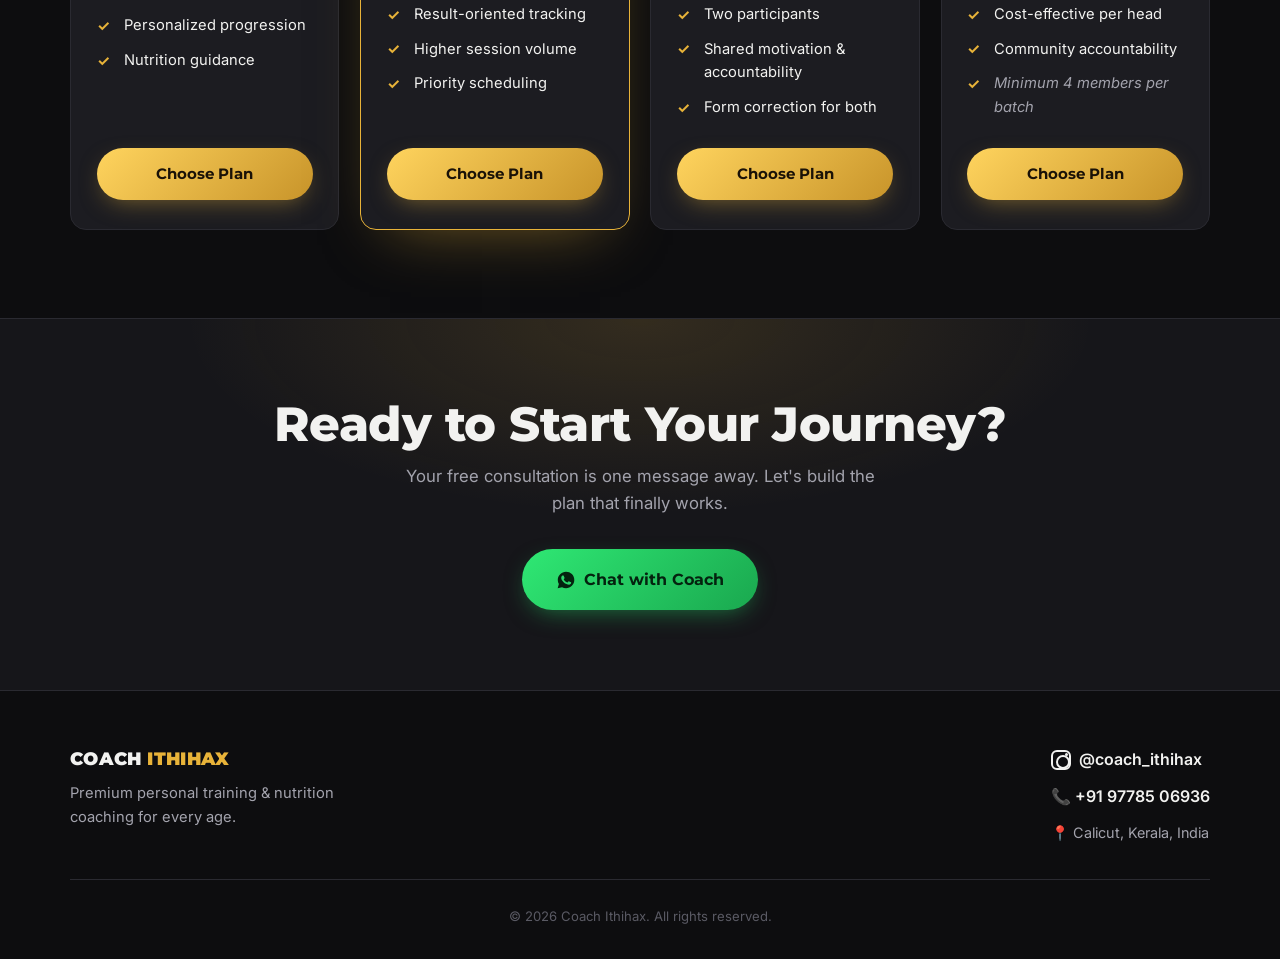
==== commit f6081cf8: "Updated contact" ====
--- a/index.html
+++ b/index.html
@@ -56,7 +56,7 @@
         <a href="#pricing">Pricing</a>
         <a href="#contact">Contact</a>
       </nav>
-      <a class="btn btn--sm" href="https://wa.me/918590294765" target="_blank" rel="noopener">Free Consult</a>
+      <a class="btn btn--sm" href="https://wa.me/919778506936" target="_blank" rel="noopener">Free Consult</a>
     </div>
   </header>
 
@@ -74,7 +74,7 @@
         Premium Personal Training &amp; Customized Nutrition Plans for All Age Groups.
       </p>
       <div class="hero__cta">
-        <a class="btn btn--lg" href="https://wa.me/918590294765" target="_blank" rel="noopener">
+        <a class="btn btn--lg" href="https://wa.me/919778506936" target="_blank" rel="noopener">
           Book Your Free Consultation Slot
         </a>
         <a class="btn btn--ghost btn--lg" href="#pricing">View Packages</a>
@@ -227,7 +227,7 @@
           <li>Personalized progression</li>
           <li>Nutrition guidance</li>
         </ul>
-        <a class="btn btn--block" href="https://wa.me/918590294765?text=Hi%20Coach%2C%20I'm%20interested%20in%20the%20Premium%20Standard%20package" target="_blank" rel="noopener">Choose Plan</a>
+        <a class="btn btn--block" href="https://wa.me/919778506936?text=Hi%20Coach%2C%20I'm%20interested%20in%20the%20Premium%20Standard%20package" target="_blank" rel="noopener">Choose Plan</a>
       </article>
 
       <article class="plan plan--featured">
@@ -240,7 +240,7 @@
           <li>Higher session volume</li>
           <li>Priority scheduling</li>
         </ul>
-        <a class="btn btn--block" href="https://wa.me/918590294765?text=Hi%20Coach%2C%20I'm%20interested%20in%20the%20Ultimate%20Consistency%20package" target="_blank" rel="noopener">Choose Plan</a>
+        <a class="btn btn--block" href="https://wa.me/919778506936?text=Hi%20Coach%2C%20I'm%20interested%20in%20the%20Ultimate%20Consistency%20package" target="_blank" rel="noopener">Choose Plan</a>
       </article>
 
       <article class="plan">
@@ -252,7 +252,7 @@
           <li>Shared motivation &amp; accountability</li>
           <li>Form correction for both</li>
         </ul>
-        <a class="btn btn--block" href="https://wa.me/918590294765?text=Hi%20Coach%2C%20I'm%20interested%20in%20the%20Couple%20Package" target="_blank" rel="noopener">Choose Plan</a>
+        <a class="btn btn--block" href="https://wa.me/919778506936?text=Hi%20Coach%2C%20I'm%20interested%20in%20the%20Couple%20Package" target="_blank" rel="noopener">Choose Plan</a>
       </article>
 
       <article class="plan">
@@ -264,7 +264,7 @@
           <li>Community accountability</li>
           <li><em>Minimum 4 members per batch</em></li>
         </ul>
-        <a class="btn btn--block" href="https://wa.me/918590294765?text=Hi%20Coach%2C%20I'm%20interested%20in%20Group%20Sessions" target="_blank" rel="noopener">Choose Plan</a>
+        <a class="btn btn--block" href="https://wa.me/919778506936?text=Hi%20Coach%2C%20I'm%20interested%20in%20Group%20Sessions" target="_blank" rel="noopener">Choose Plan</a>
       </article>
     </div>
 
@@ -279,7 +279,7 @@
           <li>Train on your schedule</li>
           <li>Remote form feedback</li>
         </ul>
-        <a class="btn btn--block" href="https://wa.me/918590294765?text=Hi%20Coach%2C%20I'm%20interested%20in%20the%20Flexible%20Online%20Plan" target="_blank" rel="noopener">Choose Plan</a>
+        <a class="btn btn--block" href="https://wa.me/919778506936?text=Hi%20Coach%2C%20I'm%20interested%20in%20the%20Flexible%20Online%20Plan" target="_blank" rel="noopener">Choose Plan</a>
       </article>
 
       <article class="plan plan--featured">
@@ -292,7 +292,7 @@
           <li>Detailed progress tracking</li>
           <li>Custom nutrition adjustments</li>
         </ul>
-        <a class="btn btn--block" href="https://wa.me/918590294765?text=Hi%20Coach%2C%20I'm%20interested%20in%20the%20Online%20Transformation%20Plan" target="_blank" rel="noopener">Choose Plan</a>
+        <a class="btn btn--block" href="https://wa.me/919778506936?text=Hi%20Coach%2C%20I'm%20interested%20in%20the%20Online%20Transformation%20Plan" target="_blank" rel="noopener">Choose Plan</a>
       </article>
     </div>
 
@@ -307,7 +307,7 @@
           <li>Tailored to your goals</li>
           <li>Self-paced</li>
         </ul>
-        <a class="btn btn--block" href="https://wa.me/918590294765?text=Hi%20Coach%2C%20I'm%20interested%20in%20the%20Standard%20Customized%20Plan" target="_blank" rel="noopener">Choose Plan</a>
+        <a class="btn btn--block" href="https://wa.me/919778506936?text=Hi%20Coach%2C%20I'm%20interested%20in%20the%20Standard%20Customized%20Plan" target="_blank" rel="noopener">Choose Plan</a>
       </article>
 
       <article class="plan plan--featured">
@@ -320,7 +320,7 @@
           <li>Continuous progress tracking</li>
           <li>Maximum accountability</li>
         </ul>
-        <a class="btn btn--block" href="https://wa.me/918590294765?text=Hi%20Coach%2C%20I'm%20interested%20in%20the%20Premium%20Accountability%20Plan" target="_blank" rel="noopener">Choose Plan</a>
+        <a class="btn btn--block" href="https://wa.me/919778506936?text=Hi%20Coach%2C%20I'm%20interested%20in%20the%20Premium%20Accountability%20Plan" target="_blank" rel="noopener">Choose Plan</a>
       </article>
     </div>
   </section>
@@ -329,7 +329,7 @@
   <section class="cta-band reveal" id="contact">
     <h2>Ready to Start Your Journey?</h2>
     <p>Your free consultation is one message away. Let's build the plan that finally works.</p>
-    <a class="btn btn--lg btn--whatsapp" href="https://wa.me/918590294765" target="_blank" rel="noopener">
+    <a class="btn btn--lg btn--whatsapp" href="https://wa.me/919778506936" target="_blank" rel="noopener">
       <span class="wa-icon" aria-hidden="true"></span> Chat with Coach
     </a>
   </section>
@@ -344,7 +344,7 @@
         <a href="https://instagram.com/coach_ithihax" target="_blank" rel="noopener" class="footer__social">
           <span class="ig-icon" aria-hidden="true"></span> @coach_ithihax
         </a>
-        <a href="tel:+918590294765" class="footer__phone">📞 +91 85902 94765</a>
+        <a href="tel:+919778506936" class="footer__phone">📞 +91 97785 06936</a>
         <p class="footer__loc">📍 Calicut, Kerala, India</p>
       </div>
     </div>
@@ -352,7 +352,7 @@
   </footer>
 
   <!-- Sticky WhatsApp CTA (mobile-first) -->
-  <a class="sticky-wa" href="https://wa.me/918590294765" target="_blank" rel="noopener" aria-label="Book your free consultation on WhatsApp">
+  <a class="sticky-wa" href="https://wa.me/919778506936" target="_blank" rel="noopener" aria-label="Book your free consultation on WhatsApp">
     <span class="wa-icon" aria-hidden="true"></span>
     <span class="sticky-wa__label">Book Free Consult</span>
   </a>
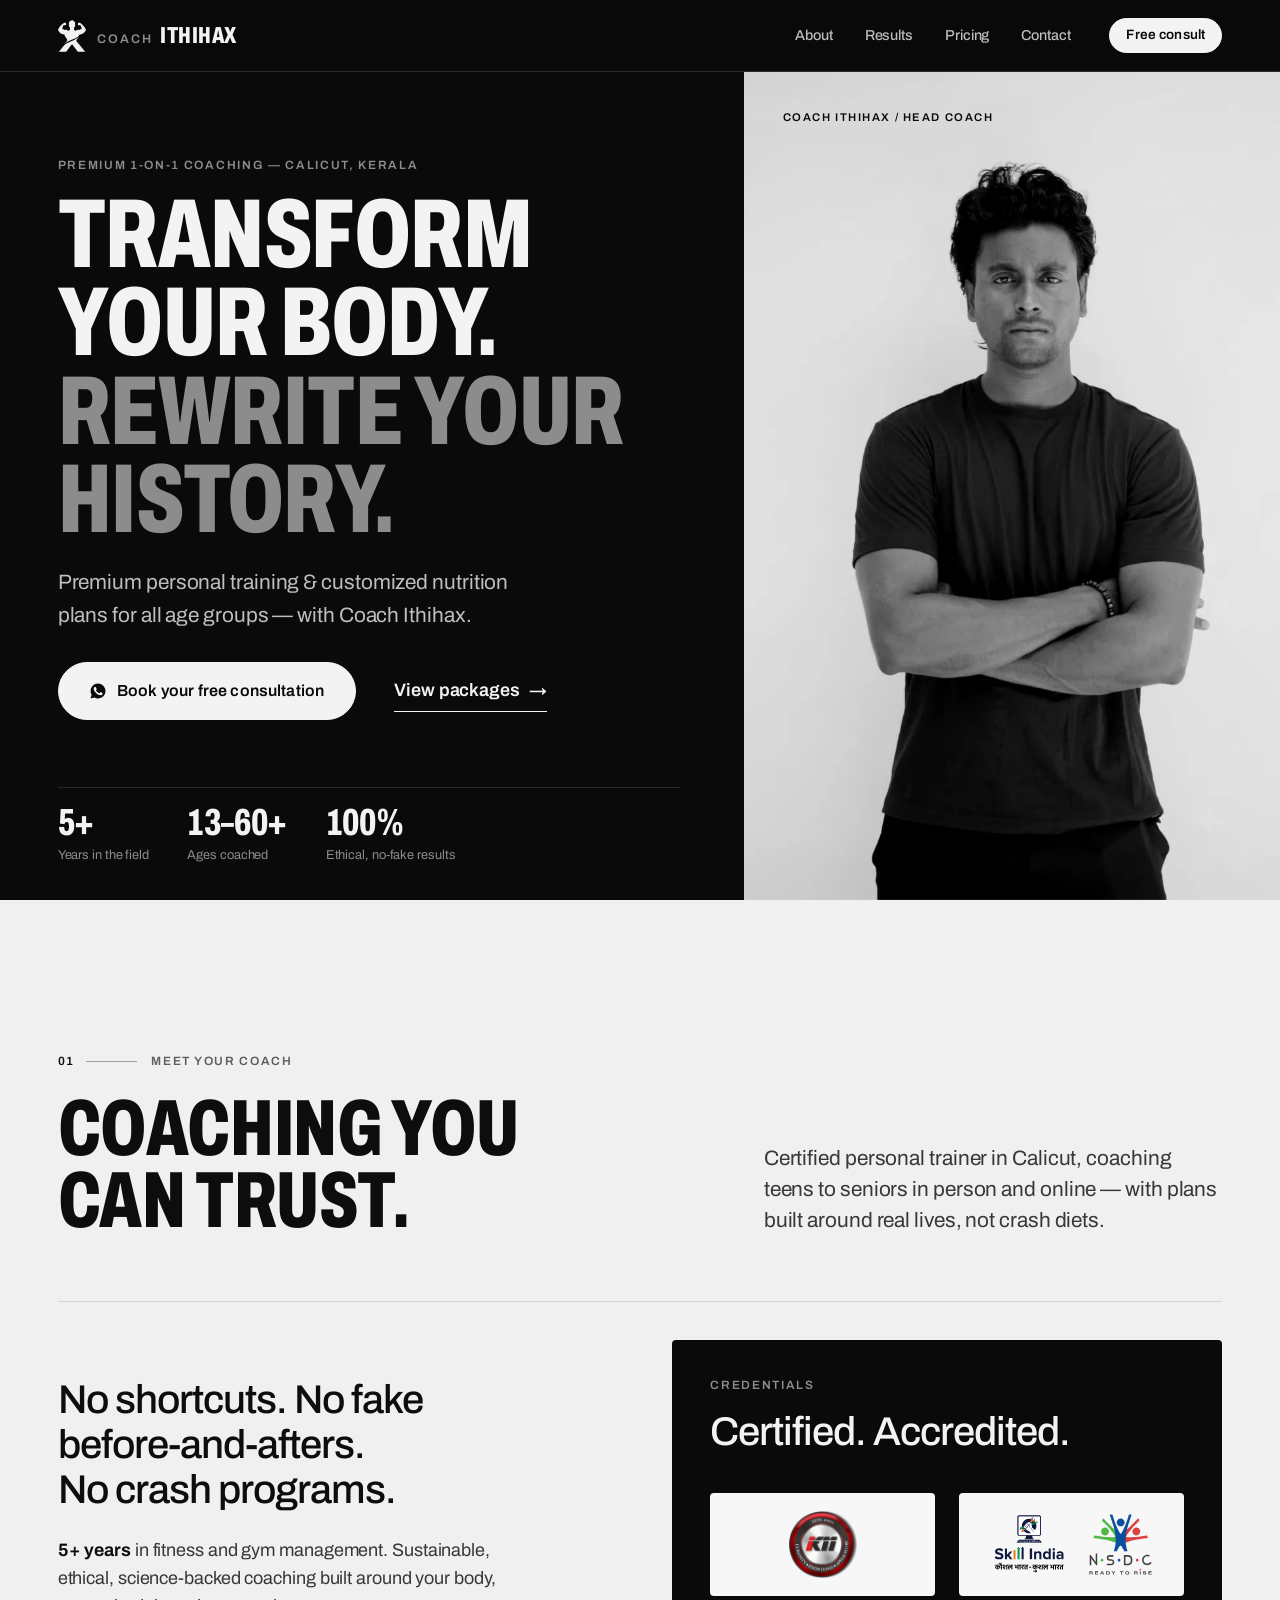
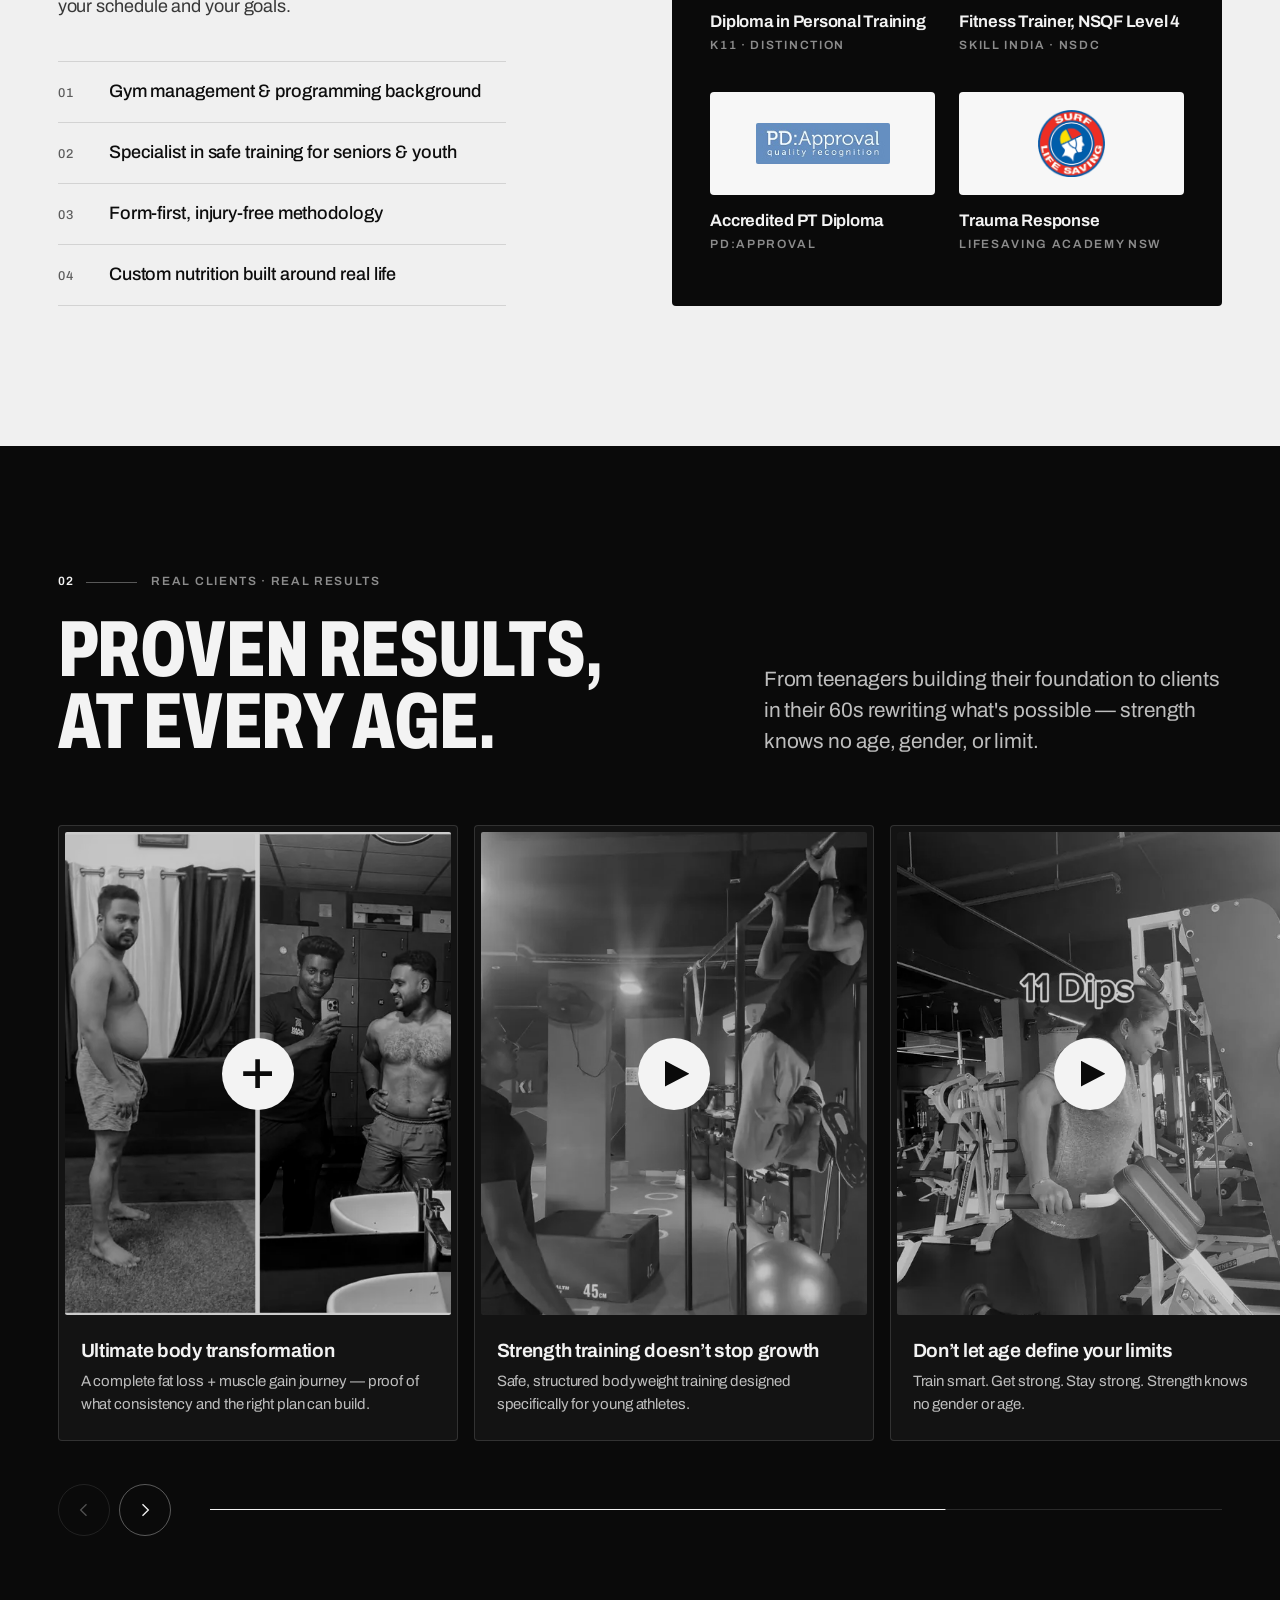
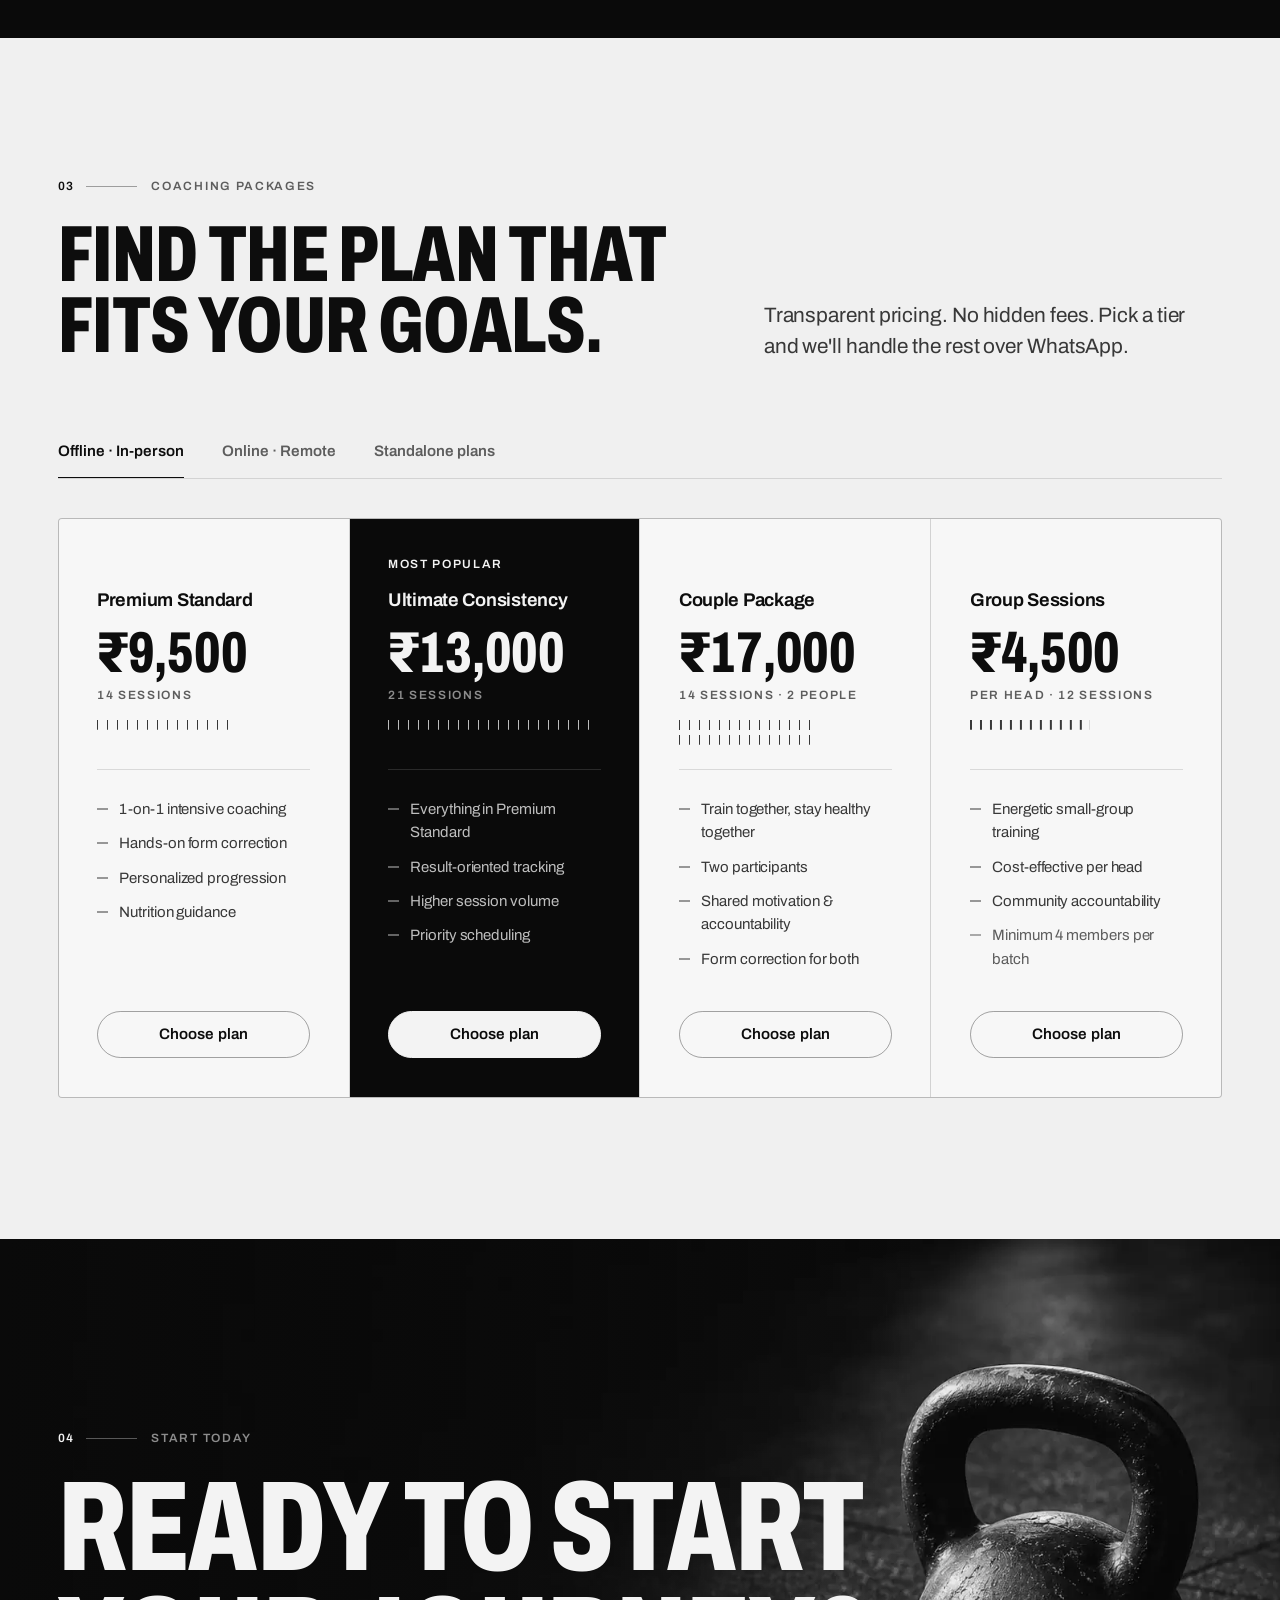
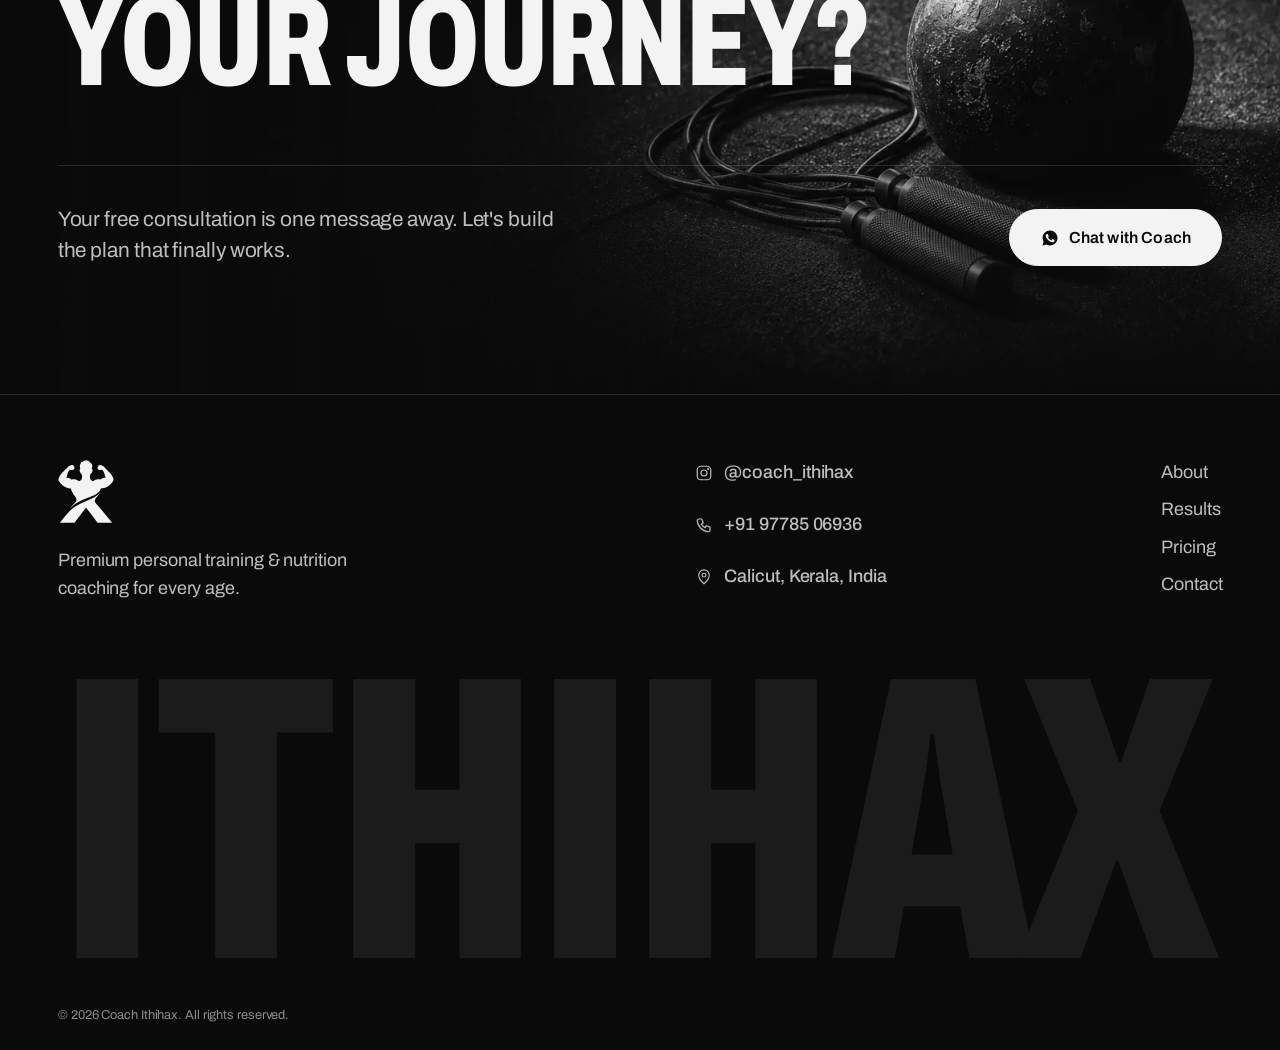
==== commit afc9b85b: "Launch redesign: client videos, transformation photo and credentials - Promote the v2 redesign to in" ====
--- a/index.html
+++ b/index.html
@@ -3,29 +3,51 @@
 <head>
   <meta charset="UTF-8" />
   <meta name="viewport" content="width=device-width, initial-scale=1.0" />
-  <meta name="theme-color" content="#0d0d0f" />
-
-  <link rel="icon" href="favicon.ico" sizes="any" />
+
+  <!-- Google tag (gtag.js) -->
+  <script async src="https://www.googletagmanager.com/gtag/js?id=G-ZJQYTEG3MZ"></script>
+  <script>
+    window.dataLayer = window.dataLayer || [];
+    function gtag(){dataLayer.push(arguments);}
+    gtag('js', new Date());
+
+    gtag('config', 'G-ZJQYTEG3MZ');
+  </script>
+
+  <meta name="theme-color" content="#0e0e0e" />
+  <!-- The site ships its own dark/light design; ask dark-mode extensions not to re-colour it -->
+  <meta name="darkreader-lock" />
+  <link rel="icon" href="favicon.ico" sizes="32x32" />
+  <link rel="icon" href="favicon.svg" type="image/svg+xml" />
+  <link rel="apple-touch-icon" href="apple-touch-icon.png" />
 
   <title>Coach Ithihax — Premium Personal Trainer in Calicut, Kerala</title>
   <meta name="description" content="Coach Ithihax — Premium Personal Trainer in Calicut, Kerala. 1-on-1 in-person & online fitness coaching and customized nutrition plans for all age groups. Book a free consultation." />
   <meta name="keywords" content="Personal Trainer Calicut, Online Fitness Coach Kerala, Premium Body Transformation, Fitness Coach Calicut, Personal Training Kerala" />
   <meta name="author" content="Coach Ithihax" />
-  <link rel="canonical" href="https://coachithihax.com/" />
+  <link rel="canonical" href="https://ithihax.fit/" />
 
   <!-- Open Graph / Social -->
   <meta property="og:type" content="website" />
+  <meta property="og:url" content="https://ithihax.fit/" />
+  <meta property="og:site_name" content="Coach Ithihax" />
   <meta property="og:title" content="Coach Ithihax — Premium Personal Trainer in Calicut" />
-  <meta property="og:description" content="Transform Your Body, Rewrite Your History. Premium Personal Training & Customized Nutrition Plans for All Age Groups." />
+  <meta property="og:description" content="Transform your body. Rewrite your history. Premium personal training & customized nutrition plans for all age groups." />
+  <meta property="og:image" content="https://ithihax.fit/og-image.jpg" />
+  <meta property="og:image:width" content="1200" />
+  <meta property="og:image:height" content="630" />
+  <meta property="og:image:alt" content="Coach Ithihax — Transform your body. Rewrite your history." />
   <meta property="og:locale" content="en_IN" />
   <meta name="twitter:card" content="summary_large_image" />
-
-  <!-- Fonts -->
+  <meta name="twitter:image" content="https://ithihax.fit/og-image.jpg" />
+
+  <!-- Fonts: one variable family (Archivo) — condensed for display, normal width for text -->
   <link rel="preconnect" href="https://fonts.googleapis.com" />
   <link rel="preconnect" href="https://fonts.gstatic.com" crossorigin />
-  <link href="https://fonts.googleapis.com/css2?family=Inter:wght@400;500;600&family=Montserrat:wght@600;700;800;900&display=swap" rel="stylesheet" />
-
-  <link rel="stylesheet" href="styles.css" />
+  <link href="https://fonts.googleapis.com/css2?family=Archivo:wdth,wght@62..100,400..900&display=swap" rel="stylesheet" />
+
+  <link rel="preload" as="image" href="coach.webp" type="image/webp" fetchpriority="high" />
+  <link rel="stylesheet" href="site.css" />
 
   <!-- Structured data for local SEO -->
   <script type="application/ld+json">
@@ -33,7 +55,11 @@
     "@context": "https://schema.org",
     "@type": "HealthAndBeautyBusiness",
     "name": "Coach Ithihax",
+    "url": "https://ithihax.fit/",
+    "logo": "https://ithihax.fit/icon-512.png",
+    "image": "https://ithihax.fit/og-image.jpg",
     "description": "Premium Personal Training & Customized Nutrition Plans for all age groups.",
+    "telephone": "+91-97785-06936",
     "areaServed": "Calicut, Kerala, India",
     "address": {
       "@type": "PostalAddress",
@@ -41,322 +67,412 @@
       "addressRegion": "Kerala",
       "addressCountry": "IN"
     },
+    "sameAs": ["https://instagram.com/coach_ithihax"],
     "priceRange": "₹₹"
   }
   </script>
 </head>
 <body>
+  <a class="skip-link" href="#main">Skip to content</a>
+
   <!-- ============ NAV ============ -->
-  <header class="nav" id="nav">
-    <div class="nav__inner">
-      <a href="#hero" class="nav__brand">COACH&nbsp;<span>ITHIHAX</span></a>
+  <header class="nav" id="nav" data-theme="dark">
+    <div class="nav__inner container">
+      <a href="#top" class="wordmark" aria-label="Coach Ithihax — home">
+        <span class="logo-mark" aria-hidden="true"></span>
+        <span class="wordmark__text"><span class="wordmark__pre">Coach</span><span class="wordmark__name">Ithihax</span></span>
+      </a>
       <nav class="nav__links" aria-label="Primary">
         <a href="#about">About</a>
         <a href="#results">Results</a>
         <a href="#pricing">Pricing</a>
         <a href="#contact">Contact</a>
       </nav>
-      <a class="btn btn--sm" href="https://wa.me/919778506936" target="_blank" rel="noopener">Free Consult</a>
+      <a class="btn btn--sm" href="https://wa.me/919778506936" target="_blank" rel="noopener">
+        <span>Free consult</span>
+      </a>
     </div>
   </header>
 
-  <!-- ============ HERO ============ -->
-  <section class="hero" id="hero">
-    <div class="hero__bg" aria-hidden="true"></div>
-    <div class="hero__content">
-      <p class="eyebrow">Premium 1-on-1 Coaching · Calicut, Kerala</p>
-      <h1 class="hero__title">
-        Transform Your Body,<br />
-        Rewrite Your History with<br />
-        <span class="accent">Coach Ithihax.</span>
-      </h1>
-      <p class="hero__sub">
-        Premium Personal Training &amp; Customized Nutrition Plans for All Age Groups.
-      </p>
-      <div class="hero__cta">
-        <a class="btn btn--lg" href="https://wa.me/919778506936" target="_blank" rel="noopener">
-          Book Your Free Consultation Slot
-        </a>
-        <a class="btn btn--ghost btn--lg" href="#pricing">View Packages</a>
-      </div>
-      <ul class="hero__stats">
-        <li><strong>5+</strong><span>Years Experience</span></li>
-        <li><strong>All Ages</strong><span>13 to 60+</span></li>
-        <li><strong>100%</strong><span>Ethical, No-Fake Results</span></li>
-      </ul>
-    </div>
-    <a href="#about" class="hero__scroll" aria-label="Scroll down">↓</a>
-  </section>
-
-  <!-- ============ ABOUT ============ -->
-  <section class="section about reveal" id="about">
-    <div class="about__media">
-      <div class="about__photo" role="img" aria-label="Coach Ithihax training"></div>
-      <div class="about__badge">
-        <strong>5+</strong>
-        <span>Years in the Field</span>
-      </div>
-    </div>
-    <div class="about__copy">
-      <p class="eyebrow">Meet Your Coach</p>
-      <h2>Built on Experience.<br />Driven by Integrity.</h2>
-      <p>
-        With over <strong>5 years</strong> in the fitness industry and a background in
-        gym management, Coach Ithihax has guided clients of every age and ability toward
-        real, lasting change.
-      </p>
-      <p>
-        The philosophy is simple: <strong>sustainable, ethical transformations</strong> —
-        no shortcuts, no fake before-and-afters, no crash programs. Just structured,
-        science-backed coaching built around your body, your schedule, and your goals.
-      </p>
-      <ul class="checklist">
-        <li>Gym management &amp; programming background</li>
-        <li>Specialist in safe training for seniors &amp; youth</li>
-        <li>Form-first, injury-free methodology</li>
-        <li>Custom nutrition built around real life</li>
-      </ul>
-    </div>
-  </section>
-
-  <!-- ============ RESULTS / SOCIAL PROOF ============ -->
-  <section class="section results" id="results">
-    <div class="section__head reveal">
-      <p class="eyebrow">Real Clients · Real Results</p>
-      <h2>Transformations Across Every Age</h2>
-      <p class="section__lead">
-        From teenagers building their foundation to clients in their 60s rewriting what's
-        possible — strength knows no age, gender, or limit.
-      </p>
-    </div>
-
-    <div class="carousel reveal" aria-roledescription="carousel" aria-label="Client transformations">
-      <button class="carousel__arrow carousel__arrow--prev" aria-label="Previous">‹</button>
-
-      <div class="carousel__track" id="track">
-        <!-- Card 1: Before/After image split -->
-        <article class="card slide" aria-roledescription="slide">
-          <div class="card__visual card__visual--split">
-            <div class="split split--before">
-              <span class="split__tag">Before</span>
+  <main id="main">
+    <!-- ============ HERO ============ -->
+    <section class="hero" id="top" data-theme="dark">
+      <div class="hero__copy">
+        <p class="label hero__label">Premium 1-on-1 coaching <span aria-hidden="true">—</span> Calicut, Kerala</p>
+        <h1 class="hero__title">
+          <span class="line"><span>Transform</span></span>
+          <span class="line"><span>your body.</span></span>
+          <span class="line line--muted"><span>Rewrite your</span></span>
+          <span class="line line--muted"><span>history.</span></span>
+        </h1>
+        <p class="hero__sub">
+          Premium personal training &amp; customized nutrition plans for all age groups —
+          with Coach Ithihax.
+        </p>
+        <div class="hero__cta" id="hero-cta">
+          <a class="btn btn--lg" href="https://wa.me/919778506936" target="_blank" rel="noopener">
+            <span class="wa-icon" aria-hidden="true"></span>
+            <span>Book your free consultation</span>
+          </a>
+          <a class="link-arrow" href="#pricing">View packages</a>
+        </div>
+        <ul class="stats" aria-label="At a glance">
+          <li><strong><span data-count="5">5</span>+</strong><span>Years in the field</span></li>
+          <li><strong>13–60+</strong><span>Ages coached</span></li>
+          <li><strong><span data-count="100">100</span>%</strong><span>Ethical, no-fake results</span></li>
+        </ul>
+      </div>
+
+      <figure class="hero__media">
+        <picture>
+          <source srcset="coach.webp" type="image/webp" />
+          <img src="coach.jpg" width="843" height="1264" alt="Coach Ithihax, arms crossed, in a training t-shirt" fetchpriority="high" />
+        </picture>
+        <figcaption class="label">Coach Ithihax <span aria-hidden="true">/</span> Head coach</figcaption>
+      </figure>
+    </section>
+
+    <!-- ============ ABOUT ============ -->
+    <section class="section about" id="about" data-theme="light">
+      <div class="container">
+        <div class="about__head">
+          <div>
+            <p class="label section__num reveal"><span>01</span> Meet your coach</p>
+            <h2 class="display reveal">Coaching you<br />can trust.</h2>
+          </div>
+          <p class="lead reveal">Certified personal trainer in Calicut, coaching teens to seniors in person and online — with plans built around real lives, not crash diets.</p>
+        </div>
+
+        <div class="about__grid">
+          <p class="about__pull reveal">
+            No shortcuts. No fake before-and-afters. No crash programs.
+          </p>
+          <div class="about__story reveal">
+            <p>
+              <strong>5+ years</strong> in fitness and gym management. Sustainable, ethical,
+              science-backed coaching built around your body, your schedule and your goals.
+            </p>
+            <ol class="principles">
+              <li><span>01</span>Gym management &amp; programming background</li>
+              <li><span>02</span>Specialist in safe training for seniors &amp; youth</li>
+              <li><span>03</span>Form-first, injury-free methodology</li>
+              <li><span>04</span>Custom nutrition built around real life</li>
+            </ol>
+          </div>
+          <div class="about__creds" data-theme="dark">
+            <div class="about__creds-head reveal">
+              <p class="label">Credentials</p>
+              <h3 class="about__creds-title">Certified. Accredited.</h3>
             </div>
-            <div class="split split--after">
-              <span class="split__tag">After</span>
+            <!-- Credentials with issuer logos (official files from each issuer's site, img/logos/).
+                 Certificate scans are deliberately not published (DOB, ID numbers, signatures, QR codes). -->
+            <div class="about__body reveal">
+              <ul class="creds__grid" aria-label="Certifications">
+                <li class="cred">
+                  <div class="cred__logo">
+                    <img src="img/logos/k11-crest.webp" width="288" height="283" alt="K11 School of Fitness Sciences crest" loading="lazy" decoding="async" />
+                  </div>
+                  <h4 class="cred__title">Diploma in Personal Training</h4>
+                  <p class="cred__meta label">K11 · Distinction</p>
+                </li>
+                <li class="cred">
+                  <div class="cred__logo">
+                    <img src="img/logos/skill-india.svg" width="129" height="108" alt="Skill India" loading="lazy" decoding="async" />
+                    <img src="img/logos/nsdc.svg" width="620" height="596" alt="NSDC" loading="lazy" decoding="async" />
+                  </div>
+                  <h4 class="cred__title">Fitness Trainer, NSQF Level 4</h4>
+                  <p class="cred__meta label">Skill India · NSDC</p>
+                </li>
+                <li class="cred">
+                  <div class="cred__logo">
+                    <img src="img/logos/pd-approval.png" width="175" height="54" alt="PD:Approval" loading="lazy" decoding="async" />
+                  </div>
+                  <h4 class="cred__title">Accredited PT Diploma</h4>
+                  <p class="cred__meta label">PD:Approval</p>
+                </li>
+                <li class="cred">
+                  <div class="cred__logo">
+                    <img src="img/logos/surf-life-saving.webp" width="288" height="286" alt="Surf Life Saving — Australian Lifesaving Academy" loading="lazy" decoding="async" />
+                  </div>
+                  <h4 class="cred__title">Trauma Response</h4>
+                  <p class="cred__meta label">Lifesaving Academy NSW</p>
+                </li>
+              </ul>
             </div>
           </div>
-          <div class="card__body">
-            <span class="card__profile">The Mentor / Brother</span>
-            <h3>Ultimate Body Transformation</h3>
-            <p>A complete fat loss + muscle gain journey — proof of what consistency and the right plan can build.</p>
+        </div>
+      </div>
+    </section>
+
+    <!-- ============ RESULTS ============ -->
+    <section class="section results" id="results" data-theme="dark">
+      <div class="container results__head">
+        <div>
+          <p class="label section__num reveal"><span>02</span> Real clients · Real results</p>
+          <h2 class="display reveal">Proven results,<br />at every age.</h2>
+        </div>
+        <p class="lead reveal">
+          From teenagers building their foundation to clients in their 60s rewriting what's
+          possible — strength knows no age, gender, or limit.
+        </p>
+      </div>
+
+      <div class="cases reveal" role="region" aria-label="Client results" tabindex="0" id="cases">
+        <article class="case">
+          <a class="case__media" href="img/clients/transformation-1280.webp" data-img="img/clients/transformation-1280.webp" data-shape="square"
+            aria-label="View photo: before and after — ultimate body transformation">
+            <img src="img/clients/transformation-640.webp" alt="" loading="lazy" decoding="async" />
+            <span class="case__play case__play--zoom" aria-hidden="true"></span>
+          </a>
+          <h3>Ultimate body transformation</h3>
+          <p>A complete fat loss + muscle gain journey — proof of what consistency and the right plan can build.</p>
+        </article>
+
+        <article class="case">
+          <a class="case__media" href="https://www.youtube.com/shorts/BjIXdx7nzcM" target="_blank" rel="noopener" data-yt="BjIXdx7nzcM" data-shape="short"
+            aria-label="Play video: Strength training doesn’t stop growth">
+            <img src="img/videos/pullups-youth.webp" alt="" loading="lazy" decoding="async" />
+            <span class="case__play" aria-hidden="true"></span>
+          </a>
+          <h3>Strength training doesn’t stop growth</h3>
+          <p>Safe, structured bodyweight training designed specifically for young athletes.</p>
+        </article>
+
+        <article class="case">
+          <a class="case__media" href="https://www.youtube.com/shorts/oRsrpTvmsmw" target="_blank" rel="noopener" data-yt="oRsrpTvmsmw" data-shape="short"
+            aria-label="Play video: Don’t let age define your limits">
+            <img src="img/videos/dips-female.webp" alt="" loading="lazy" decoding="async" />
+            <span class="case__play" aria-hidden="true"></span>
+          </a>
+          <h3>Don’t let age define your limits</h3>
+          <p>Train smart. Get strong. Stay strong. Strength knows no gender or age.</p>
+        </article>
+
+        <article class="case">
+          <a class="case__media" href="https://youtu.be/IpDDHVN3VEo" target="_blank" rel="noopener" data-yt="IpDDHVN3VEo" data-shape="wide"
+            aria-label="Play video: Age is just a number">
+            <img src="img/videos/pushups-senior-640.webp" alt="" loading="lazy" decoding="async" />
+            <span class="case__play" aria-hidden="true"></span>
+          </a>
+          <h3>Age is just a number</h3>
+          <p>From struggling with a single push-up to continuous reps — safely and confidently.</p>
+        </article>
+      </div>
+
+      <div class="container cases__controls">
+        <div class="cases__progress" aria-hidden="true"><span id="cases-progress"></span></div>
+        <div class="cases__arrows">
+          <button class="icon-btn" type="button" id="cases-prev" aria-label="Previous video" aria-controls="cases">
+            <svg viewBox="0 0 24 24" aria-hidden="true"><path d="M15 5l-7 7 7 7" /></svg>
+          </button>
+          <button class="icon-btn" type="button" id="cases-next" aria-label="Next video" aria-controls="cases">
+            <svg viewBox="0 0 24 24" aria-hidden="true"><path d="M9 5l7 7-7 7" /></svg>
+          </button>
+        </div>
+      </div>
+    </section>
+
+    <!-- ============ PRICING ============ -->
+    <section class="section pricing" id="pricing" data-theme="light">
+      <div class="container">
+        <div class="pricing__head">
+          <div>
+            <p class="label section__num reveal"><span>03</span> Coaching packages</p>
+            <h2 class="display reveal">Find the plan that<br />fits your goals.</h2>
           </div>
-        </article>
-
-        <!-- Card 2: Senior video -->
-        <article class="card slide" aria-roledescription="slide">
-          <div class="card__visual">
-            <div class="video-embed" data-video="https://www.youtube.com/embed/VIDEO_ID_SENIOR" aria-label="Play senior client video">
-              <button class="video-embed__play" aria-label="Play video">▶</button>
-              <span class="card__age">Age 60</span>
-            </div>
-          </div>
-          <div class="card__body">
-            <span class="card__profile">Senior Client</span>
-            <h3>Age Is Just a Number</h3>
-            <p>From struggling with a single push-up to smashing 10 continuous reps — safely and confidently.</p>
-          </div>
-        </article>
-
-        <!-- Card 3: Female client video -->
-        <article class="card slide" aria-roledescription="slide">
-          <div class="card__visual">
-            <div class="video-embed" data-video="https://www.youtube.com/embed/VIDEO_ID_FEMALE" aria-label="Play female client video">
-              <button class="video-embed__play" aria-label="Play video">▶</button>
-              <span class="card__age">Age 43</span>
-            </div>
-          </div>
-          <div class="card__body">
-            <span class="card__profile">Female Client</span>
-            <h3>Strength Knows No Gender or Age</h3>
-            <p>Crushing 2 strict pull-ups and 25 push-ups — rewriting her own definition of strong.</p>
-          </div>
-        </article>
-
-        <!-- Card 4: Youth video -->
-        <article class="card slide" aria-roledescription="slide">
-          <div class="card__visual">
-            <div class="video-embed" data-video="https://www.youtube.com/embed/VIDEO_ID_YOUTH" aria-label="Play youth client video">
-              <button class="video-embed__play" aria-label="Play video">▶</button>
-              <span class="card__age">Age 13</span>
-            </div>
-          </div>
-          <div class="card__body">
-            <span class="card__profile">Youth Client</span>
-            <h3>Building a Strong Foundation</h3>
-            <p>Safe, structured bodyweight functional training designed specifically for young athletes.</p>
-          </div>
-        </article>
-      </div>
-
-      <button class="carousel__arrow carousel__arrow--next" aria-label="Next">›</button>
+          <p class="lead reveal">Transparent pricing. No hidden fees. Pick a tier and we'll handle the rest over WhatsApp.</p>
+        </div>
+
+        <div class="tabs reveal" role="tablist" aria-label="Pricing tiers">
+          <button class="tab is-active" role="tab" id="tab-offline" aria-selected="true" aria-controls="offline" data-tab="offline">Offline · In-person</button>
+          <button class="tab" role="tab" id="tab-online" aria-selected="false" aria-controls="online" data-tab="online" tabindex="-1">Online · Remote</button>
+          <button class="tab" role="tab" id="tab-plans" aria-selected="false" aria-controls="plans" data-tab="plans" tabindex="-1">Standalone plans</button>
+        </div>
+
+        <!-- OFFLINE -->
+        <div class="plans is-active" id="offline" role="tabpanel" aria-labelledby="tab-offline">
+          <article class="plan">
+            <h3 class="plan__name">Premium Standard</h3>
+            <p class="plan__price" style="--n:14">₹9,500<span>14 sessions</span></p>
+            <ul class="plan__features">
+              <li>1-on-1 intensive coaching</li>
+              <li>Hands-on form correction</li>
+              <li>Personalized progression</li>
+              <li>Nutrition guidance</li>
+            </ul>
+            <a class="btn btn--outline btn--block" href="https://wa.me/919778506936?text=Hi%20Coach%2C%20I'm%20interested%20in%20the%20Premium%20Standard%20package" target="_blank" rel="noopener"><span>Choose plan</span></a>
+          </article>
+
+          <article class="plan plan--featured" data-theme="dark">
+            <p class="plan__tag label">Most popular</p>
+            <h3 class="plan__name">Ultimate Consistency</h3>
+            <p class="plan__price" style="--n:21">₹13,000<span>21 sessions</span></p>
+            <ul class="plan__features">
+              <li>Everything in Premium Standard</li>
+              <li>Result-oriented tracking</li>
+              <li>Higher session volume</li>
+              <li>Priority scheduling</li>
+            </ul>
+            <a class="btn btn--block" href="https://wa.me/919778506936?text=Hi%20Coach%2C%20I'm%20interested%20in%20the%20Ultimate%20Consistency%20package" target="_blank" rel="noopener"><span>Choose plan</span></a>
+          </article>
+
+          <article class="plan">
+            <h3 class="plan__name">Couple Package</h3>
+            <p class="plan__price" style="--n:14; --rows:2">₹17,000<span>14 sessions · 2 people</span></p>
+            <ul class="plan__features">
+              <li>Train together, stay healthy together</li>
+              <li>Two participants</li>
+              <li>Shared motivation &amp; accountability</li>
+              <li>Form correction for both</li>
+            </ul>
+            <a class="btn btn--outline btn--block" href="https://wa.me/919778506936?text=Hi%20Coach%2C%20I'm%20interested%20in%20the%20Couple%20Package" target="_blank" rel="noopener"><span>Choose plan</span></a>
+          </article>
+
+          <article class="plan">
+            <h3 class="plan__name">Group Sessions</h3>
+            <p class="plan__price" style="--n:12">₹4,500<span>per head · 12 sessions</span></p>
+            <ul class="plan__features">
+              <li>Energetic small-group training</li>
+              <li>Cost-effective per head</li>
+              <li>Community accountability</li>
+              <li class="is-note">Minimum 4 members per batch</li>
+            </ul>
+            <a class="btn btn--outline btn--block" href="https://wa.me/919778506936?text=Hi%20Coach%2C%20I'm%20interested%20in%20Group%20Sessions" target="_blank" rel="noopener"><span>Choose plan</span></a>
+          </article>
+        </div>
+
+        <!-- ONLINE -->
+        <div class="plans" id="online" role="tabpanel" aria-labelledby="tab-online" hidden>
+          <article class="plan">
+            <h3 class="plan__name">Flexible Plan</h3>
+            <p class="plan__price" style="--n:14">₹8,000<span>14 sessions</span></p>
+            <ul class="plan__features">
+              <li>Virtual assessment</li>
+              <li>Weekly plan adjustments</li>
+              <li>Train on your schedule</li>
+              <li>Remote form feedback</li>
+            </ul>
+            <a class="btn btn--outline btn--block" href="https://wa.me/919778506936?text=Hi%20Coach%2C%20I'm%20interested%20in%20the%20Flexible%20Online%20Plan" target="_blank" rel="noopener"><span>Choose plan</span></a>
+          </article>
+
+          <article class="plan plan--featured" data-theme="dark">
+            <p class="plan__tag label">Best value</p>
+            <h3 class="plan__name">Transformation Plan</h3>
+            <p class="plan__price" style="--n:21">₹11,000<span>21 sessions</span></p>
+            <ul class="plan__features">
+              <li>High-accountability coaching</li>
+              <li>Frequent check-ins</li>
+              <li>Detailed progress tracking</li>
+              <li>Custom nutrition adjustments</li>
+            </ul>
+            <a class="btn btn--block" href="https://wa.me/919778506936?text=Hi%20Coach%2C%20I'm%20interested%20in%20the%20Online%20Transformation%20Plan" target="_blank" rel="noopener"><span>Choose plan</span></a>
+          </article>
+        </div>
+
+        <!-- STANDALONE PLANS -->
+        <div class="plans" id="plans" role="tabpanel" aria-labelledby="tab-plans" hidden>
+          <article class="plan">
+            <h3 class="plan__name">Standard Customized Plan</h3>
+            <p class="plan__price" style="--n:24">₹2,000<span>24 days</span></p>
+            <ul class="plan__features">
+              <li>Fully customized routine</li>
+              <li>2 check-ins per month</li>
+              <li>Tailored to your goals</li>
+              <li>Self-paced</li>
+            </ul>
+            <a class="btn btn--outline btn--block" href="https://wa.me/919778506936?text=Hi%20Coach%2C%20I'm%20interested%20in%20the%20Standard%20Customized%20Plan" target="_blank" rel="noopener"><span>Choose plan</span></a>
+          </article>
+
+          <article class="plan plan--featured" data-theme="dark">
+            <p class="plan__tag label">High accountability</p>
+            <h3 class="plan__name">Premium Accountability Plan</h3>
+            <p class="plan__price" style="--n:24">₹3,000<span>24 days</span></p>
+            <ul class="plan__features">
+              <li>Fully customized routine</li>
+              <li>Daily check-ins</li>
+              <li>Continuous progress tracking</li>
+              <li>Maximum accountability</li>
+            </ul>
+            <a class="btn btn--block" href="https://wa.me/919778506936?text=Hi%20Coach%2C%20I'm%20interested%20in%20the%20Premium%20Accountability%20Plan" target="_blank" rel="noopener"><span>Choose plan</span></a>
+          </article>
+        </div>
+      </div>
+    </section>
+
+    <!-- ============ FINAL CTA ============ -->
+    <section class="cta" id="contact" data-theme="dark">
+      <div class="cta__media" aria-hidden="true">
+        <img src="img/kettlebell-960.webp" srcset="img/kettlebell-960.webp 960w, img/kettlebell-1672.webp 1672w"
+          sizes="100vw" width="1672" height="941" alt="" loading="lazy" decoding="async" />
+      </div>
+      <div class="container">
+        <p class="label section__num reveal"><span>04</span> Start today</p>
+        <h2 class="cta__title reveal">Ready to start<br />your journey?</h2>
+        <div class="cta__row reveal">
+          <p class="lead">Your free consultation is one message away. Let's build the plan that finally works.</p>
+          <a class="btn btn--lg" href="https://wa.me/919778506936" target="_blank" rel="noopener">
+            <span class="wa-icon" aria-hidden="true"></span>
+            <span>Chat with Coach</span>
+          </a>
+        </div>
+      </div>
+    </section>
+  </main>
+
+  <!-- ============ FOOTER ============ -->
+  <footer class="footer" data-theme="dark">
+    <div class="container">
+      <div class="footer__grid">
+        <div class="footer__brand">
+          <span class="logo-mark logo-mark--lg" aria-hidden="true"></span>
+          <p class="footer__tagline">Premium personal training &amp; nutrition coaching for every age.</p>
+        </div>
+        <ul class="footer__contact">
+          <li>
+            <a href="https://instagram.com/coach_ithihax" target="_blank" rel="noopener">
+              <svg viewBox="0 0 24 24" aria-hidden="true"><rect x="3" y="3" width="18" height="18" rx="5" /><circle cx="12" cy="12" r="4" /><circle cx="17.5" cy="6.5" r="0.6" class="fill" /></svg>
+              @coach_ithihax
+            </a>
+          </li>
+          <li>
+            <a href="tel:+919778506936">
+              <svg viewBox="0 0 24 24" aria-hidden="true"><path d="M5 4h4l2 5-2.5 1.5a11 11 0 0 0 5 5L15 13l5 2v4a2 2 0 0 1-2 2A16 16 0 0 1 3 6a2 2 0 0 1 2-2" /></svg>
+              +91 97785 06936
+            </a>
+          </li>
+          <li>
+            <span>
+              <svg viewBox="0 0 24 24" aria-hidden="true"><path d="M12 21s-7-6.2-7-11.5a7 7 0 0 1 14 0C19 14.8 12 21 12 21z" /><circle cx="12" cy="9.5" r="2.5" /></svg>
+              Calicut, Kerala, India
+            </span>
+          </li>
+        </ul>
+        <nav class="footer__nav" aria-label="Footer">
+          <a href="#about">About</a>
+          <a href="#results">Results</a>
+          <a href="#pricing">Pricing</a>
+          <a href="#contact">Contact</a>
+        </nav>
+      </div>
+      <p class="footer__mark" aria-hidden="true">Ithihax</p>
+      <p class="footer__copy">© <span id="year">2026</span> Coach Ithihax. All rights reserved.</p>
     </div>
-    <div class="carousel__dots" id="dots" aria-hidden="true"></div>
-  </section>
-
-  <!-- ============ PRICING ============ -->
-  <section class="section pricing" id="pricing">
-    <div class="section__head reveal">
-      <p class="eyebrow">Coaching Packages</p>
-      <h2>Find the Plan That Fits Your Goals</h2>
-      <p class="section__lead">Transparent pricing. No hidden fees. Pick a tier and we'll handle the rest over WhatsApp.</p>
-    </div>
-
-    <div class="tabs reveal" role="tablist" aria-label="Pricing tiers">
-      <button class="tab is-active" role="tab" aria-selected="true" data-tab="offline">Offline · In-Person</button>
-      <button class="tab" role="tab" aria-selected="false" data-tab="online">Online · Remote</button>
-      <button class="tab" role="tab" aria-selected="false" data-tab="plans">Standalone Plans</button>
-    </div>
-
-    <!-- OFFLINE -->
-    <div class="plans is-active" id="offline" role="tabpanel">
-      <article class="plan">
-        <h3 class="plan__name">Premium Standard</h3>
-        <p class="plan__price">₹9,500<span>/ 14 Sessions</span></p>
-        <ul class="plan__features">
-          <li>1-on-1 intensive coaching</li>
-          <li>Hands-on form correction</li>
-          <li>Personalized progression</li>
-          <li>Nutrition guidance</li>
-        </ul>
-        <a class="btn btn--block" href="https://wa.me/919778506936?text=Hi%20Coach%2C%20I'm%20interested%20in%20the%20Premium%20Standard%20package" target="_blank" rel="noopener">Choose Plan</a>
-      </article>
-
-      <article class="plan plan--featured">
-        <span class="plan__tag">Most Popular</span>
-        <h3 class="plan__name">Ultimate Consistency</h3>
-        <p class="plan__price">₹13,000<span>/ 21 Sessions</span></p>
-        <ul class="plan__features">
-          <li>Everything in Premium Standard</li>
-          <li>Result-oriented tracking</li>
-          <li>Higher session volume</li>
-          <li>Priority scheduling</li>
-        </ul>
-        <a class="btn btn--block" href="https://wa.me/919778506936?text=Hi%20Coach%2C%20I'm%20interested%20in%20the%20Ultimate%20Consistency%20package" target="_blank" rel="noopener">Choose Plan</a>
-      </article>
-
-      <article class="plan">
-        <h3 class="plan__name">Couple Package</h3>
-        <p class="plan__price">₹17,000<span>/ 14 Sessions</span></p>
-        <ul class="plan__features">
-          <li>Train together, stay healthy together</li>
-          <li>Two participants</li>
-          <li>Shared motivation &amp; accountability</li>
-          <li>Form correction for both</li>
-        </ul>
-        <a class="btn btn--block" href="https://wa.me/919778506936?text=Hi%20Coach%2C%20I'm%20interested%20in%20the%20Couple%20Package" target="_blank" rel="noopener">Choose Plan</a>
-      </article>
-
-      <article class="plan">
-        <h3 class="plan__name">Group Sessions</h3>
-        <p class="plan__price">₹4,500<span>/ head · 12 Sessions</span></p>
-        <ul class="plan__features">
-          <li>Energetic small-group training</li>
-          <li>Cost-effective per head</li>
-          <li>Community accountability</li>
-          <li><em>Minimum 4 members per batch</em></li>
-        </ul>
-        <a class="btn btn--block" href="https://wa.me/919778506936?text=Hi%20Coach%2C%20I'm%20interested%20in%20Group%20Sessions" target="_blank" rel="noopener">Choose Plan</a>
-      </article>
-    </div>
-
-    <!-- ONLINE -->
-    <div class="plans" id="online" role="tabpanel" hidden>
-      <article class="plan">
-        <h3 class="plan__name">Flexible Plan</h3>
-        <p class="plan__price">₹8,000<span>/ 14 Sessions</span></p>
-        <ul class="plan__features">
-          <li>Virtual assessment</li>
-          <li>Weekly plan adjustments</li>
-          <li>Train on your schedule</li>
-          <li>Remote form feedback</li>
-        </ul>
-        <a class="btn btn--block" href="https://wa.me/919778506936?text=Hi%20Coach%2C%20I'm%20interested%20in%20the%20Flexible%20Online%20Plan" target="_blank" rel="noopener">Choose Plan</a>
-      </article>
-
-      <article class="plan plan--featured">
-        <span class="plan__tag">Best Value</span>
-        <h3 class="plan__name">Transformation Plan</h3>
-        <p class="plan__price">₹11,000<span>/ 21 Sessions</span></p>
-        <ul class="plan__features">
-          <li>High-accountability coaching</li>
-          <li>Frequent check-ins</li>
-          <li>Detailed progress tracking</li>
-          <li>Custom nutrition adjustments</li>
-        </ul>
-        <a class="btn btn--block" href="https://wa.me/919778506936?text=Hi%20Coach%2C%20I'm%20interested%20in%20the%20Online%20Transformation%20Plan" target="_blank" rel="noopener">Choose Plan</a>
-      </article>
-    </div>
-
-    <!-- STANDALONE PLANS -->
-    <div class="plans" id="plans" role="tabpanel" hidden>
-      <article class="plan">
-        <h3 class="plan__name">Standard Customized Plan</h3>
-        <p class="plan__price">₹2,000<span>/ 24 Days</span></p>
-        <ul class="plan__features">
-          <li>Fully customized routine</li>
-          <li>2 check-ins per month</li>
-          <li>Tailored to your goals</li>
-          <li>Self-paced</li>
-        </ul>
-        <a class="btn btn--block" href="https://wa.me/919778506936?text=Hi%20Coach%2C%20I'm%20interested%20in%20the%20Standard%20Customized%20Plan" target="_blank" rel="noopener">Choose Plan</a>
-      </article>
-
-      <article class="plan plan--featured">
-        <span class="plan__tag">High Accountability</span>
-        <h3 class="plan__name">Premium Accountability Plan</h3>
-        <p class="plan__price">₹3,000<span>/ 24 Days</span></p>
-        <ul class="plan__features">
-          <li>Fully customized routine</li>
-          <li>Daily check-ins</li>
-          <li>Continuous progress tracking</li>
-          <li>Maximum accountability</li>
-        </ul>
-        <a class="btn btn--block" href="https://wa.me/919778506936?text=Hi%20Coach%2C%20I'm%20interested%20in%20the%20Premium%20Accountability%20Plan" target="_blank" rel="noopener">Choose Plan</a>
-      </article>
-    </div>
-  </section>
-
-  <!-- ============ FINAL CTA / FOOTER ============ -->
-  <section class="cta-band reveal" id="contact">
-    <h2>Ready to Start Your Journey?</h2>
-    <p>Your free consultation is one message away. Let's build the plan that finally works.</p>
-    <a class="btn btn--lg btn--whatsapp" href="https://wa.me/919778506936" target="_blank" rel="noopener">
-      <span class="wa-icon" aria-hidden="true"></span> Chat with Coach
-    </a>
-  </section>
-
-  <footer class="footer">
-    <div class="footer__inner">
-      <div class="footer__brand">
-        <span class="nav__brand">COACH&nbsp;<span>ITHIHAX</span></span>
-        <p>Premium personal training &amp; nutrition coaching for every age.</p>
-      </div>
-      <div class="footer__meta">
-        <a href="https://instagram.com/coach_ithihax" target="_blank" rel="noopener" class="footer__social">
-          <span class="ig-icon" aria-hidden="true"></span> @coach_ithihax
-        </a>
-        <a href="tel:+919778506936" class="footer__phone">📞 +91 97785 06936</a>
-        <p class="footer__loc">📍 Calicut, Kerala, India</p>
-      </div>
-    </div>
-    <p class="footer__copy">© <span id="year"></span> Coach Ithihax. All rights reserved.</p>
   </footer>
 
-  <!-- Sticky WhatsApp CTA (mobile-first) -->
-  <a class="sticky-wa" href="https://wa.me/919778506936" target="_blank" rel="noopener" aria-label="Book your free consultation on WhatsApp">
+  <!-- Overlay for the client story cards: YouTube player or full photo (filled by site.js) -->
+  <dialog class="player" id="player" aria-label="Client result" data-theme="dark">
+    <button class="icon-btn player__close" type="button" aria-label="Close">
+      <svg viewBox="0 0 24 24" aria-hidden="true"><path d="M6 6l12 12M18 6L6 18" /></svg>
+    </button>
+    <div class="player__frame"></div>
+  </dialog>
+
+  <!-- Sticky WhatsApp CTA — appears once the hero CTA scrolls away -->
+  <a class="sticky-cta" id="sticky-cta" href="https://wa.me/919778506936" target="_blank" rel="noopener" aria-label="Book your free consultation on WhatsApp">
     <span class="wa-icon" aria-hidden="true"></span>
-    <span class="sticky-wa__label">Book Free Consult</span>
+    <span class="sticky-cta__label">Book free consult</span>
   </a>
 
-  <script src="script.js" defer></script>
+  <script src="site.js" defer></script>
 </body>
 </html>
--- a/site.css
+++ b/site.css
@@ -0,0 +1,990 @@
+/* ============================================================
+   Coach Ithihax — Brand Website
+   Art direction: monochrome, editorial, athletic.
+   One variable family (Archivo): condensed for display, normal for text.
+   Any element with data-theme="dark|light" re-maps the tokens below,
+   so components invert automatically inside a light or dark "room".
+   ============================================================ */
+
+/* ---------- Design tokens ---------- */
+:root {
+  /* Neutral scale — zero chroma, never pure black or white */
+  --ink-900: oklch(0.145 0 0);
+  --ink-850: oklch(0.185 0 0);
+  --ink-800: oklch(0.22 0 0);
+  --paper-50: oklch(0.975 0 0);
+  --paper-100: oklch(0.955 0 0);
+
+  /* Type */
+  --font: "Archivo", "Helvetica Neue", Arial, system-ui, sans-serif;
+  --fs-hero: clamp(3.2rem, min(7.4vw, 10svh) + 0.5rem, 9.75rem);
+  /* The vw term stops growing with the container (1440px wide), so headings never outgrow their column */
+  --fs-display: clamp(2.6rem, min(5.6vw, 81px) + 0.5rem, 7rem);
+  --fs-cta: clamp(3.2rem, 10vw, 12rem);
+  --fs-pull: clamp(1.6rem, 2.2vw + 0.75rem, 2.75rem);
+  --fs-lead: clamp(1.075rem, 0.6vw + 0.95rem, 1.3rem);
+  --fs-body: clamp(1rem, 0.25vw + 0.94rem, 1.125rem);
+  --fs-small: 0.9375rem;
+  --fs-label: 0.75rem;
+
+  /* Space */
+  --gutter: clamp(20px, 4.5vw, 64px);
+  --maxw: 1320px;
+  --edge: max(var(--gutter), calc((100vw - var(--maxw)) / 2));
+  --space-xs: clamp(8px, 1vw, 12px);
+  --space-sm: clamp(12px, 1.5vw, 16px);
+  --space-md: clamp(16px, 2vw, 24px);
+  --space-lg: clamp(24px, 3vw, 40px);
+  --space-xl: clamp(40px, 5vw, 72px);
+  --space-2xl: clamp(64px, 8vw, 128px);
+
+  /* Shape & motion */
+  --radius: 4px;
+  --ease-out: cubic-bezier(0.16, 1, 0.3, 1);
+  --ease-in-out: cubic-bezier(0.76, 0, 0.24, 1);
+  --dur-sm: 250ms;
+  --dur-md: 450ms;
+  --dur-lg: 800ms;
+  /* Slow, even fade for greyscale → colour hovers (certificates, video thumbnails) */
+  --dur-hover: 1.5s;
+  --ease-hover: cubic-bezier(0.33, 0, 0.2, 1);
+  --nav-h: 72px;
+}
+
+[data-theme="dark"] {
+  --bg: var(--ink-900);
+  --surface: var(--ink-850);
+  --surface-2: var(--ink-800);
+  --fg: oklch(0.965 0 0);
+  --fg-2: oklch(0.8 0 0);
+  --fg-3: oklch(0.64 0 0);
+  --line: oklch(1 0 0 / 0.13);
+  --line-strong: oklch(1 0 0 / 0.32);
+}
+[data-theme="light"] {
+  --bg: var(--paper-100);
+  --surface: var(--paper-50);
+  --surface-2: oklch(0.925 0 0);
+  --fg: oklch(0.16 0 0);
+  --fg-2: oklch(0.34 0 0);
+  --fg-3: oklch(0.48 0 0);
+  --line: oklch(0 0 0 / 0.12);
+  --line-strong: oklch(0 0 0 / 0.35);
+}
+[data-theme] { background-color: var(--bg); color: var(--fg); }
+[data-theme="dark"] { color-scheme: dark; }
+[data-theme="light"] { color-scheme: light; }
+
+/* ---------- Base ---------- */
+*, *::before, *::after { box-sizing: border-box; margin: 0; padding: 0; }
+
+html {
+  background: var(--ink-900);
+  -webkit-text-size-adjust: 100%;
+  scroll-behavior: smooth;
+  /* No scroll-padding: anchored sections land flush at the top. The nav hides on the way
+     down, and when shown it overlays each section's top padding (always > nav height). */
+}
+
+body {
+  font-family: var(--font);
+  font-size: var(--fs-body);
+  font-stretch: 100%;
+  line-height: 1.55;
+  letter-spacing: -0.005em;
+  background: var(--ink-900);
+  color: oklch(0.965 0 0);
+  -webkit-font-smoothing: antialiased;
+  -moz-osx-font-smoothing: grayscale;
+  overflow-x: clip;
+  text-rendering: optimizeLegibility;
+}
+
+img, svg { display: block; max-width: 100%; }
+a { color: inherit; text-decoration: none; }
+button { font: inherit; color: inherit; }
+strong { font-weight: 650; color: var(--fg); }
+
+::selection { background: oklch(0.965 0 0); color: var(--ink-900); }
+[data-theme="light"] ::selection { background: var(--ink-900); color: var(--paper-100); }
+
+:focus-visible { outline: 2px solid var(--fg); outline-offset: 3px; border-radius: 2px; }
+
+.container {
+  width: min(var(--maxw), 100% - var(--gutter) * 2);
+  margin-inline: auto;
+}
+
+.skip-link {
+  position: fixed;
+  top: 12px; left: 12px;
+  z-index: 100;
+  padding: 0.6rem 1rem;
+  background: oklch(0.965 0 0);
+  color: var(--ink-900);
+  border-radius: var(--radius);
+  font-weight: 600;
+  transform: translateY(-160%);
+  transition: transform var(--dur-sm) var(--ease-out);
+}
+.skip-link:focus { transform: none; }
+
+/* ---------- Type primitives ---------- */
+.label {
+  font-size: var(--fs-label);
+  font-weight: 600;
+  letter-spacing: 0.14em;
+  line-height: 1.3;
+  text-transform: uppercase;
+  color: var(--fg-3);
+}
+
+.display,
+.hero__title,
+.cta__title,
+.plan__price,
+.stats strong,
+.footer__mark {
+  font-stretch: 68%;
+  font-weight: 800;
+  text-transform: uppercase;
+  line-height: 0.9;
+  letter-spacing: -0.005em;
+}
+
+.display { font-size: var(--fs-display); text-wrap: balance; }
+
+.lead {
+  font-size: var(--fs-lead);
+  line-height: 1.5;
+  color: var(--fg-2);
+  max-width: 44ch;
+  text-wrap: pretty;
+}
+
+.section__num { margin-bottom: var(--space-md); }
+.section__num span { color: var(--fg); font-variant-numeric: tabular-nums; }
+.section__num span::after {
+  content: "";
+  display: inline-block;
+  width: clamp(24px, 4vw, 56px);
+  height: 1px;
+  margin-inline: 0.9em;
+  vertical-align: middle;
+  background: var(--line-strong);
+}
+
+/* ---------- Buttons ---------- */
+.btn {
+  --btn-bg: var(--fg);
+  --btn-fg: var(--bg);
+  position: relative;
+  isolation: isolate;
+  overflow: hidden;
+  display: inline-flex;
+  align-items: center;
+  justify-content: center;
+  gap: 0.6em;
+  padding: 0.95em 1.6em;
+  border: 1px solid var(--fg);
+  border-radius: 999px;
+  background: var(--btn-bg);
+  color: var(--btn-fg);
+  font-size: 0.95rem;
+  font-weight: 600;
+  letter-spacing: 0.01em;
+  line-height: 1.1;
+  cursor: pointer;
+  white-space: nowrap;
+  transition: color var(--dur-md) var(--ease-out);
+}
+.btn::before {
+  content: "";
+  position: absolute;
+  inset: 0;
+  z-index: -1;
+  background: var(--btn-fg);
+  transform: scaleX(0);
+  transform-origin: right;
+  transition: transform var(--dur-md) var(--ease-out);
+}
+.btn > * { position: relative; }
+
+.btn--outline { --btn-bg: transparent; --btn-fg: var(--fg); border-color: var(--line-strong); }
+.btn--outline::before { background: var(--fg); }
+
+.btn--sm { font-size: 0.85rem; padding: 0.7em 1.2em; }
+.btn--lg { font-size: 1rem; padding: 1.15em 1.9em; }
+.btn--block { width: 100%; }
+
+@media (hover: hover) {
+  .btn:hover { color: var(--fg); }
+  .btn:hover::before { transform: scaleX(1); transform-origin: left; }
+  .btn--outline:hover { color: var(--bg); border-color: var(--fg); }
+}
+
+.link-arrow {
+  display: inline-flex;
+  align-items: center;
+  gap: 0.5em;
+  font-weight: 600;
+  color: var(--fg);
+  padding-block: 0.4em;
+  background: linear-gradient(currentColor, currentColor) left bottom / 100% 1px no-repeat;
+  transition: background-size var(--dur-md) var(--ease-out);
+}
+.link-arrow::after {
+  content: "→";
+  transition: transform var(--dur-md) var(--ease-out);
+}
+@media (hover: hover) {
+  .link-arrow:hover { background-size: 0% 1px; background-position: right bottom; }
+  .link-arrow:hover::after { transform: translateX(4px); }
+}
+
+.icon-btn {
+  width: 52px; height: 52px;
+  display: grid; place-items: center;
+  border: 1px solid var(--line-strong);
+  border-radius: 50%;
+  background: transparent;
+  cursor: pointer;
+  transition: background-color var(--dur-sm) var(--ease-out), color var(--dur-sm) var(--ease-out), border-color var(--dur-sm);
+}
+.icon-btn svg { width: 20px; height: 20px; fill: none; stroke: currentColor; stroke-width: 1.6; }
+.icon-btn:disabled { opacity: 0.3; cursor: default; }
+@media (hover: hover) {
+  .icon-btn:not(:disabled):hover { background: var(--fg); color: var(--bg); border-color: var(--fg); }
+}
+
+/* WhatsApp glyph (monochrome, follows currentColor) */
+.wa-icon {
+  width: 1.15em; height: 1.15em;
+  flex: 0 0 auto;
+  background: currentColor;
+  -webkit-mask: center/contain no-repeat url("data:image/svg+xml,%3Csvg xmlns='http://www.w3.org/2000/svg' viewBox='0 0 24 24'%3E%3Cpath d='M12.04 2C6.58 2 2.13 6.45 2.13 11.91c0 1.75.46 3.45 1.32 4.95L2 22l5.25-1.38a9.9 9.9 0 0 0 4.79 1.22h.01c5.46 0 9.91-4.45 9.91-9.91 0-2.65-1.03-5.14-2.9-7.01A9.82 9.82 0 0 0 12.04 2zm5.8 14.18c-.24.68-1.4 1.3-1.94 1.38-.5.07-1.13.1-1.82-.11-.42-.13-.96-.31-1.65-.61-2.9-1.25-4.8-4.17-4.94-4.37-.15-.2-1.19-1.58-1.19-3.01s.75-2.14 1.02-2.43c.27-.29.59-.37.79-.37.2 0 .39.002.56.01.18.008.42-.07.66.5.24.58.82 2 .89 2.15.07.15.12.32.02.51-.1.2-.15.32-.29.49-.15.17-.31.39-.44.52-.15.15-.3.31-.13.6.17.29.76 1.25 1.63 2.02 1.12.99 2.06 1.3 2.35 1.45.29.15.46.12.63-.07.17-.2.73-.85.92-1.14.2-.29.39-.24.66-.15.27.1 1.71.81 2 .96.29.15.49.22.56.34.07.12.07.68-.17 1.36z'/%3E%3C/svg%3E");
+          mask: center/contain no-repeat url("data:image/svg+xml,%3Csvg xmlns='http://www.w3.org/2000/svg' viewBox='0 0 24 24'%3E%3Cpath d='M12.04 2C6.58 2 2.13 6.45 2.13 11.91c0 1.75.46 3.45 1.32 4.95L2 22l5.25-1.38a9.9 9.9 0 0 0 4.79 1.22h.01c5.46 0 9.91-4.45 9.91-9.91 0-2.65-1.03-5.14-2.9-7.01A9.82 9.82 0 0 0 12.04 2zm5.8 14.18c-.24.68-1.4 1.3-1.94 1.38-.5.07-1.13.1-1.82-.11-.42-.13-.96-.31-1.65-.61-2.9-1.25-4.8-4.17-4.94-4.37-.15-.2-1.19-1.58-1.19-3.01s.75-2.14 1.02-2.43c.27-.29.59-.37.79-.37.2 0 .39.002.56.01.18.008.42-.07.66.5.24.58.82 2 .89 2.15.07.15.12.32.02.51-.1.2-.15.32-.29.49-.15.17-.31.39-.44.52-.15.15-.3.31-.13.6.17.29.76 1.25 1.63 2.02 1.12.99 2.06 1.3 2.35 1.45.29.15.46.12.63-.07.17-.2.73-.85.92-1.14.2-.29.39-.24.66-.15.27.1 1.71.81 2 .96.29.15.49.22.56.34.07.12.07.68-.17 1.36z'/%3E%3C/svg%3E");
+}
+
+/* ---------- Nav ---------- */
+.nav {
+  position: fixed;
+  inset: 0 0 auto 0;
+  z-index: 50;
+  height: var(--nav-h);
+  background-color: color-mix(in oklch, var(--bg) 86%, transparent);
+  -webkit-backdrop-filter: blur(14px) saturate(140%);
+          backdrop-filter: blur(14px) saturate(140%);
+  border-bottom: 1px solid var(--line);
+  transition:
+    transform var(--dur-md) var(--ease-out),
+    background-color var(--dur-md) var(--ease-out),
+    color var(--dur-md) var(--ease-out),
+    border-color var(--dur-md);
+}
+.nav.is-hidden { transform: translateY(-100%); }
+.nav:focus-within { transform: none; }
+.nav__inner { height: 100%; display: flex; align-items: center; gap: var(--space-lg); }
+
+.wordmark {
+  display: inline-flex;
+  align-items: center;
+  gap: 0.7rem;
+  text-transform: uppercase;
+  line-height: 1;
+}
+.wordmark__text { display: inline-flex; align-items: baseline; gap: 0.4em; }
+
+/* Logo mark — single-colour SVG used as a mask, so it takes the current text
+   colour and inverts with each light/dark section automatically. */
+.logo-mark {
+  display: inline-block;
+  flex: none;
+  height: 2rem;
+  aspect-ratio: 925 / 1048;
+  background-color: currentColor;
+  -webkit-mask: url("logo-mark.svg") center / contain no-repeat;
+          mask: url("logo-mark.svg") center / contain no-repeat;
+  transition: transform var(--dur-md) var(--ease-out);
+}
+.logo-mark--lg { height: clamp(3rem, 5vw, 4.25rem); }
+@media (hover: hover) {
+  .wordmark:hover .logo-mark { transform: scale(1.08) rotate(-4deg); }
+}
+.wordmark__pre { font-size: 0.78rem; font-weight: 600; letter-spacing: 0.16em; color: var(--fg-3); }
+.wordmark__name { font-size: 1.45rem; font-weight: 800; font-stretch: 68%; letter-spacing: 0.02em; }
+
+.nav__links { margin-left: auto; display: flex; gap: clamp(1.25rem, 2.5vw, 2.25rem); }
+.nav__links a {
+  font-size: 0.9rem;
+  font-weight: 500;
+  color: var(--fg-2);
+  padding-block: 0.3em;
+  background: linear-gradient(currentColor, currentColor) right bottom / 0% 1px no-repeat;
+  transition: color var(--dur-sm), background-size var(--dur-md) var(--ease-out);
+}
+@media (hover: hover) {
+  .nav__links a:hover { color: var(--fg); background-size: 100% 1px; background-position: left bottom; }
+}
+
+/* ---------- Hero ---------- */
+.hero {
+  position: relative;
+  display: grid;
+  grid-template-columns: minmax(0, 1fr);
+  padding-top: var(--nav-h);
+}
+.hero__copy {
+  display: flex;
+  flex-direction: column;
+  justify-content: center;
+  padding: var(--space-xl) var(--gutter) var(--space-lg);
+}
+.hero__label { margin-bottom: var(--space-md); }
+.hero__title {
+  font-size: var(--fs-hero);
+  margin-bottom: var(--space-md);
+}
+.hero__title .line { display: block; overflow: hidden; padding-bottom: 0.05em; margin-bottom: -0.05em; }
+.hero__title .line > span { display: block; }
+.hero__title .line--muted { color: var(--fg-3); }
+.hero__sub {
+  font-size: var(--fs-lead);
+  color: var(--fg-2);
+  max-width: 40ch;
+  margin-bottom: var(--space-lg);
+  text-wrap: pretty;
+}
+.hero__cta {
+  display: flex;
+  flex-wrap: wrap;
+  align-items: center;
+  gap: var(--space-sm) var(--space-lg);
+  margin-bottom: var(--space-xl);
+}
+
+.stats {
+  list-style: none;
+  display: grid;
+  grid-template-columns: repeat(3, minmax(0, auto));
+  justify-content: start;
+  gap: var(--space-lg);
+  padding-top: var(--space-md);
+  border-top: 1px solid var(--line);
+}
+.stats li { display: flex; flex-direction: column; gap: 0.45rem; }
+.stats strong {
+  font-size: clamp(2rem, 2.6vw + 0.6rem, 3rem);
+  font-variant-numeric: tabular-nums;
+  color: var(--fg);
+}
+.stats li > span { font-size: 0.8rem; color: var(--fg-3); line-height: 1.3; }
+
+.hero__media {
+  position: relative;
+  aspect-ratio: 4 / 5;
+  overflow: hidden;
+  background: var(--paper-100);
+}
+.hero__media img {
+  width: 100%;
+  height: 100%;
+  object-fit: cover;
+  object-position: 50% 12%;
+}
+.hero__media figcaption {
+  position: absolute;
+  left: var(--space-md);
+  top: var(--space-md);
+  color: var(--ink-900);
+  font-size: 0.7rem;
+}
+
+/* Desktop: the hero is exactly one screen tall. The photo fills its column
+   without dictating height, vertical rhythm scales with viewport height,
+   and the stats row is pinned to the bottom edge (aligned with the photo). */
+@media (min-width: 960px) {
+  .hero {
+    grid-template-columns: minmax(0, 1fr) minmax(0, 0.72fr);
+    min-height: 100svh;
+  }
+  .hero__copy {
+    justify-content: flex-start;
+    padding: clamp(20px, 5svh, 64px) var(--space-xl) clamp(20px, 4svh, 48px) var(--edge);
+  }
+  .hero__label { margin-top: auto; margin-bottom: clamp(10px, 2svh, 24px); }
+  .hero__title { margin-bottom: clamp(12px, 2.5svh, 28px); }
+  .hero__sub { margin-bottom: clamp(16px, 3.5svh, 40px); }
+  .hero__cta { margin-bottom: clamp(20px, 3svh, 40px); }
+  .stats { margin-top: auto; padding-top: clamp(12px, 2svh, 24px); }
+  .stats strong { font-size: clamp(1.6rem, 4.2svh, 3rem); }
+  .hero__media { aspect-ratio: auto; }
+  .hero__media img { position: absolute; inset: 0; }
+  .hero__media figcaption { left: var(--space-lg); top: var(--space-lg); }
+}
+/* Very short desktop viewports (e.g. small laptops with browser chrome) */
+@media (min-width: 960px) and (max-height: 660px) {
+  :root { --fs-hero: clamp(3rem, min(7.4vw, 9.2svh) + 0.5rem, 9.75rem); }
+  .hero__copy { padding-block: 16px; }
+  .hero__sub { font-size: 1.05rem; }
+  .stats strong { font-size: 1.5rem; }
+}
+
+/* Hero entrance — pure CSS, runs once */
+@keyframes rise { from { transform: translateY(105%); } to { transform: none; } }
+@keyframes fade-up { from { opacity: 0; transform: translateY(24px); } to { opacity: 1; transform: none; } }
+@keyframes unveil { from { clip-path: inset(100% 0 0 0); } to { clip-path: inset(0 0 0 0); } }
+@keyframes settle { from { transform: scale(1.14); } to { transform: none; } }
+
+.hero__title .line > span { animation: rise 1.1s var(--ease-out) both; }
+.hero__title .line:nth-child(1) > span { animation-delay: 0.15s; }
+.hero__title .line:nth-child(2) > span { animation-delay: 0.23s; }
+.hero__title .line:nth-child(3) > span { animation-delay: 0.31s; }
+.hero__title .line:nth-child(4) > span { animation-delay: 0.39s; }
+.hero__label { animation: fade-up 0.9s var(--ease-out) 0.05s both; }
+.hero__sub   { animation: fade-up 0.9s var(--ease-out) 0.55s both; }
+.hero__cta   { animation: fade-up 0.9s var(--ease-out) 0.65s both; }
+.stats       { animation: fade-up 0.9s var(--ease-out) 0.75s both; }
+.hero__media { animation: unveil 1.4s var(--ease-in-out) 0.1s both; }
+.hero__media img { animation: settle 2s var(--ease-out) 0.1s both; }
+
+/* ---------- Sections ---------- */
+.section { padding-block: var(--space-2xl); }
+
+/* About — light room */
+.about { padding-block: clamp(96px, 12vw, 200px) clamp(96px, 11vw, 180px); }
+.about__grid {
+  display: grid;
+  gap: var(--space-xl);
+  padding-top: var(--space-lg);
+  border-top: 1px solid var(--line);
+}
+.about__pull {
+  font-size: var(--fs-pull);
+  font-weight: 500;
+  line-height: 1.12;
+  letter-spacing: -0.025em;
+  text-wrap: balance;
+  max-width: 18ch;
+}
+.about__story { display: grid; gap: var(--space-sm); align-content: start; color: var(--fg-2); max-width: 58ch; }
+.principles { list-style: none; margin-top: var(--space-md); border-top: 1px solid var(--line); }
+.principles li {
+  display: grid;
+  grid-template-columns: 3.2rem 1fr;
+  align-items: baseline;
+  padding-block: 1rem;
+  border-bottom: 1px solid var(--line);
+  color: var(--fg);
+  font-weight: 500;
+}
+.principles span { font-size: 0.8rem; color: var(--fg-3); font-variant-numeric: tabular-nums; letter-spacing: 0.08em; }
+/* Credentials column: a dark panel inside the light About room (like the featured plan in Pricing) */
+.about__creds {
+  --pad: clamp(24px, 3vw, 48px);
+  display: grid;
+  gap: var(--space-lg);
+  align-content: start;
+  padding: var(--pad);
+  border-radius: var(--radius);
+}
+.about__creds-head { display: grid; gap: var(--space-sm); }
+.about__creds-head .label { color: var(--fg-3); }
+.about__creds-title {
+  font-size: var(--fs-pull);
+  font-weight: 500;
+  line-height: 1.12;
+  letter-spacing: -0.025em;
+}
+.about__body { display: grid; gap: var(--space-sm); color: var(--fg-2); }
+
+@media (min-width: 900px) {
+  /* Two columns: the coaching story on the left, credentials on the right */
+  .about__grid { grid-template-columns: repeat(12, minmax(0, 1fr)); grid-template-rows: auto 1fr; row-gap: var(--space-md); }
+  /* Top of the story lines up with the panel's inner padding */
+  .about__pull { grid-column: 1 / 6; grid-row: 1; padding-top: clamp(24px, 3vw, 48px); }
+  .about__story { grid-column: 1 / 6; grid-row: 2; }
+  .about__creds { grid-column: 7 / 13; grid-row: 1 / 3; }
+}
+@media (min-width: 900px) and (max-width: 1199px) {
+  .about__pull, .about__story { grid-column: 1 / 7; }
+  .about__creds { grid-column: 7 / 13; }
+}
+
+/* Credentials — dark panel in About's right column: 2×2 tiles, each a white logo plate
+   (full-colour issuer logo) with the credential name and a short label beneath. */
+.creds__grid {
+  list-style: none;
+  display: grid;
+  grid-template-columns: repeat(2, minmax(0, 1fr));
+  gap: var(--space-lg) var(--space-md);
+}
+.cred { display: flex; flex-direction: column; }
+.cred__logo {
+  display: flex;
+  align-items: center;
+  justify-content: center;
+  gap: clamp(10px, 1.4vw, 20px);
+  height: clamp(96px, 8vw, 124px);
+  padding: clamp(14px, 1.4vw, 22px);
+  margin-bottom: var(--space-sm);
+  background: var(--paper-50);
+  border-radius: var(--radius);
+  transition: transform var(--dur-hover) var(--ease-hover), box-shadow var(--dur-hover) var(--ease-hover);
+}
+.cred__logo img { height: 100%; width: auto; max-width: 100%; min-width: 0; object-fit: contain; }
+/* PD:Approval is a wide boxed wordmark; keep it optically level with the round marks */
+.cred__logo img[src*="pd-approval"] { height: 62%; border-radius: 2px; }
+.cred__title { color: var(--fg); font-size: 1.05rem; font-weight: 650; letter-spacing: -0.015em; line-height: 1.25; text-wrap: balance; }
+.cred__meta { margin-top: 0.35rem; }
+@media (hover: hover) {
+  .cred:hover .cred__logo { transform: translateY(-3px); box-shadow: 0 14px 28px -16px oklch(0 0 0 / 0.8); }
+}
+
+@media (max-width: 479px) {
+  .creds__grid { gap: var(--space-md) var(--space-sm); }
+  .cred__logo { height: 84px; padding: 12px; }
+  .cred__title { font-size: 0.98rem; }
+}
+
+/* Results — dark room, full-bleed track */
+.results { padding-block: clamp(80px, 10vw, 168px) clamp(64px, 8vw, 120px); }
+.about__head,
+.results__head,
+.pricing__head {
+  display: grid;
+  gap: var(--space-md) var(--space-xl);
+  align-items: end;
+  margin-bottom: var(--space-xl);
+}
+@media (min-width: 900px) {
+  .about__head,
+  .results__head,
+  .pricing__head { grid-template-columns: minmax(0, 1.4fr) minmax(0, 1fr); }
+  .about__head .lead,
+  .results__head .lead,
+  .pricing__head .lead { justify-self: end; }
+}
+
+/* Video cards share one set of rows (subgrid) so thumbnails and titles line up */
+.cases {
+  display: grid;
+  grid-auto-flow: column;
+  grid-auto-columns: min(84vw, 400px);
+  grid-template-rows: auto auto 1fr;
+  column-gap: var(--space-sm);
+  row-gap: 0;
+  overflow-x: auto;
+  overscroll-behavior-x: contain;
+  scroll-snap-type: x mandatory;
+  scroll-padding-inline: var(--edge);
+  padding-inline: var(--edge);
+  padding-block: 4px;
+  scrollbar-width: none;
+}
+.cases::-webkit-scrollbar { display: none; }
+.cases:focus-visible { outline-offset: -2px; }
+
+.case {
+  scroll-snap-align: start;
+  grid-row: 1 / span 3;
+  display: grid;
+  grid-template-rows: subgrid;
+  padding: 6px 6px var(--space-md);
+  background: var(--surface);
+  border: 1px solid var(--line);
+  border-radius: var(--radius);
+  transition: border-color var(--dur-hover) var(--ease-hover), background-color var(--dur-hover) var(--ease-hover);
+}
+/* Clip poster at the top of a story card: greyscale, colour on hover; plays in #player */
+.case__media {
+  position: relative;
+  display: block;
+  aspect-ratio: 4 / 5;
+  overflow: hidden;
+  border-radius: 2px;
+  background: var(--ink-900);
+}
+.case__media img {
+  width: 100%;
+  height: 100%;
+  object-fit: cover;
+  filter: grayscale(1) contrast(1.05) brightness(0.8);
+  transition: filter var(--dur-hover) var(--ease-hover), transform var(--dur-hover) var(--ease-hover);
+}
+.case__media[data-shape="wide"] img { object-position: 30% 50%; }
+.case__play {
+  position: absolute;
+  left: 50%;
+  top: 50%;
+  width: clamp(56px, 6vw, 72px);
+  aspect-ratio: 1;
+  translate: -50% -50%;
+  border-radius: 50%;
+  background: oklch(0.965 0 0);
+  transition: transform var(--dur-hover) var(--ease-hover);
+}
+.case__play::after {
+  content: "";
+  position: absolute;
+  inset: 32% 28% 32% 38%;
+  background: var(--ink-900);
+  clip-path: polygon(0 0, 100% 50%, 0 100%);
+}
+/* Photo card: a plus instead of the play triangle */
+.case__play--zoom::after {
+  inset: 30%;
+  clip-path: polygon(42% 0, 58% 0, 58% 42%, 100% 42%, 100% 58%, 58% 58%, 58% 100%, 42% 100%, 42% 58%, 0 58%, 0 42%, 42% 42%);
+}
+.case__media:hover img,
+.case__media:focus-visible img { filter: grayscale(0) contrast(1) brightness(1); transform: scale(1.02); }
+.case__media:hover .case__play,
+.case__media:focus-visible .case__play { transform: scale(1.06); }
+/* Video overlay: the frame takes the clip's own shape (9:16 Shorts, 16:9 otherwise) */
+.player {
+  margin: auto;
+  padding: 0;
+  border: 0;
+  background: transparent;
+  overflow: visible;
+  max-width: none;
+  max-height: none;
+}
+.player::backdrop { background: oklch(0.1 0 0 / 0.9); backdrop-filter: blur(6px); }
+.player[open] { animation: fade-up 0.5s var(--ease-out) both; }
+.player__frame {
+  aspect-ratio: 16 / 9;
+  width: min(92vw, calc(84svh * 16 / 9));
+  background: var(--ink-900);
+  border-radius: var(--radius);
+  overflow: hidden;
+}
+.player[data-shape="short"] .player__frame { aspect-ratio: 9 / 16; width: min(92vw, calc(84svh * 9 / 16)); }
+.player__frame iframe { width: 100%; height: 100%; border: 0; display: block; }
+/* Photo: full image at its own (square) shape; shown as a background so there's no "Save image" */
+.player[data-shape="square"] .player__frame { aspect-ratio: 1; width: min(92vw, 84svh); }
+.player__photo {
+  width: 100%;
+  height: 100%;
+  background: center / contain no-repeat;
+  -webkit-touch-callout: none;
+  user-select: none;
+}
+.player__close { position: absolute; top: -56px; right: 0; color: var(--fg); background: var(--bg); }
+@media (max-height: 560px) { .player__close { top: 0; right: -56px; } }
+
+.case h3 {
+  padding: var(--space-md) var(--space-sm) 0;
+  font-size: 1.2rem;
+  font-weight: 650;
+  letter-spacing: -0.015em;
+  line-height: 1.2;
+}
+.case > p:last-child { margin-top: 0.5rem; padding-inline: var(--space-sm); font-size: var(--fs-small); color: var(--fg-2); }
+@media (hover: hover) {
+  .case:hover { border-color: var(--line-strong); background: var(--surface-2); }
+}
+
+.cases__controls[hidden] { display: none; }
+.cases__controls {
+  display: flex;
+  align-items: center;
+  gap: var(--space-lg);
+  margin-top: var(--space-lg);
+}
+.cases__progress { flex: 1; height: 1px; background: var(--line); overflow: hidden; }
+.cases__progress span {
+  display: block;
+  height: 100%;
+  background: var(--fg);
+  transform-origin: left;
+  transform: scaleX(var(--p, 0.25));
+  transition: transform 120ms linear;
+}
+.cases__arrows { display: flex; gap: 0.6rem; order: -1; }
+
+/* Pricing — light room */
+.pricing { padding-block: clamp(96px, 11vw, 184px); }
+
+.tabs {
+  display: flex;
+  gap: var(--space-lg);
+  overflow-x: auto;
+  scrollbar-width: none;
+  border-bottom: 1px solid var(--line);
+  margin-bottom: var(--space-lg);
+}
+.tabs::-webkit-scrollbar { display: none; }
+.tab {
+  position: relative;
+  flex: 0 0 auto;
+  padding: 0.9rem 0;
+  border: 0;
+  background: none;
+  color: var(--fg-3);
+  font-size: 0.95rem;
+  font-weight: 600;
+  cursor: pointer;
+  transition: color var(--dur-sm);
+}
+.tab::after {
+  content: "";
+  position: absolute;
+  left: 0; right: 0; bottom: -1px;
+  height: 2px;
+  background: var(--fg);
+  transform: scaleX(0);
+  transform-origin: left;
+  transition: transform var(--dur-md) var(--ease-out);
+}
+.tab.is-active { color: var(--fg); }
+.tab.is-active::after { transform: scaleX(1); }
+@media (hover: hover) { .tab:hover { color: var(--fg); } }
+
+.plans {
+  display: none;
+  grid-template-columns: repeat(auto-fit, minmax(min(100%, 250px), 1fr));
+  gap: 1px;
+  background: var(--line);
+  border: 1px solid var(--line);
+  border-radius: var(--radius);
+  overflow: hidden;
+}
+.plans.is-active { display: grid; grid-template-rows: auto auto auto 1fr auto; animation: fade-up var(--dur-md) var(--ease-out); }
+.plans:has(> .plan:nth-child(2):last-child) { max-width: 880px; }
+
+/* Plans share rows (subgrid): tag / name / price / features / button line up across cards */
+.plan {
+  grid-row: span 5;
+  display: grid;
+  grid-template-rows: subgrid;
+  row-gap: var(--space-sm);
+  padding: var(--space-lg);
+  background: var(--surface);
+}
+.plan--featured { background: var(--bg); }
+.plan__tag { grid-row: 1; color: var(--fg); }
+.plan__name { grid-row: 2; }
+.plan__price { grid-row: 3; }
+.plan__features { grid-row: 4; }
+.plan > .btn { grid-row: 5; }
+.plan__name { font-size: 1.15rem; font-weight: 650; letter-spacing: -0.015em; line-height: 1.2; }
+.plan__price {
+  font-size: clamp(2.8rem, 2.5vw + 1.6rem, 3.6rem);
+  font-variant-numeric: tabular-nums;
+  padding-bottom: var(--space-md);
+  border-bottom: 1px solid var(--line);
+}
+.plan__price span {
+  display: block;
+  margin-top: 0.6rem;
+  font-size: var(--fs-label);
+  font-stretch: 100%;
+  font-weight: 600;
+  letter-spacing: 0.14em;
+  line-height: 1.3;
+  color: var(--fg-3);
+}
+/* One tally tick per session (or day), one row per person; spacing tightens to fit the card */
+.plan__price[style*="--n"]::after {
+  content: "";
+  display: block;
+  width: min(100%, calc(var(--n) * 10px));
+  height: calc(var(--rows, 1) * 15px - 5px);
+  margin-top: 1rem;
+  background: linear-gradient(90deg, var(--fg-2) 0 1.5px, transparent 0) 0 0 / calc(100% / var(--n)) 10px;
+  background-repeat: repeat space;
+  animation: lay-out 1.1s var(--ease-out) 0.15s both;
+}
+@keyframes lay-out { from { clip-path: inset(0 100% 0 0); } to { clip-path: inset(0); } }
+.plan__features { list-style: none; display: grid; gap: 0.7rem; padding-block: var(--space-xs) var(--space-md); align-content: start; }
+.plan__features li {
+  display: grid;
+  grid-template-columns: 1.4rem 1fr;
+  align-items: baseline;
+  font-size: var(--fs-small);
+  color: var(--fg-2);
+}
+.plan__features li::before {
+  content: "";
+  width: 0.7rem;
+  height: 1px;
+  background: currentColor;
+  transform: translateY(-0.3em);
+}
+.plan__features li.is-note { color: var(--fg-3); }
+
+/* Final CTA — dark room, oversized type */
+.cta {
+  position: relative;
+  isolation: isolate;
+  overflow: hidden;
+  padding-block: clamp(120px, 15vw, 248px) clamp(96px, 10vw, 160px);
+}
+/* Background photo: subject sits right; the scrim keeps the type side solid
+   and fades the bottom edge into the footer */
+.cta__media { position: absolute; inset: 0; z-index: -1; }
+.cta__media img { width: 100%; height: 100%; object-fit: cover; object-position: 86% 70%; }
+.cta__media::after {
+  content: "";
+  position: absolute;
+  inset: 0;
+  background: linear-gradient(180deg,
+    color-mix(in oklch, var(--bg) 45%, transparent) 0%,
+    color-mix(in oklch, var(--bg) 82%, transparent) 55%,
+    var(--bg) 100%);
+}
+@media (min-width: 900px) {
+  .cta__media::after {
+    background:
+      linear-gradient(90deg, var(--bg) 0%, color-mix(in oklch, var(--bg) 55%, transparent) 42%, transparent 72%),
+      linear-gradient(180deg, transparent 62%, var(--bg) 100%);
+  }
+}
+.cta__title {
+  font-size: var(--fs-cta);
+  margin-bottom: var(--space-xl);
+}
+.cta__row {
+  display: grid;
+  gap: var(--space-lg);
+  align-items: end;
+  padding-top: var(--space-lg);
+  border-top: 1px solid var(--line);
+}
+@media (min-width: 900px) {
+  .cta__row { grid-template-columns: 1fr auto; }
+}
+
+/* ---------- Footer ---------- */
+.footer { padding-top: var(--space-xl); border-top: 1px solid var(--line); overflow: hidden; }
+.footer__grid {
+  display: grid;
+  gap: var(--space-lg);
+  padding-bottom: var(--space-lg);
+}
+.footer__brand { display: grid; gap: var(--space-md); align-content: start; }
+.footer__tagline { color: var(--fg-2); max-width: 30ch; }
+.footer__contact { list-style: none; display: grid; gap: 0.8rem; }
+.footer__contact a,
+.footer__contact span { display: inline-flex; align-items: center; gap: 0.7rem; font-weight: 500; }
+.footer__contact span { color: var(--fg-2); }
+.footer__contact svg { width: 18px; height: 18px; fill: none; stroke: currentColor; stroke-width: 1.6; }
+.footer__contact svg .fill { fill: currentColor; }
+.footer__nav { display: grid; gap: 0.6rem; align-content: start; }
+.footer__nav a,
+.footer__contact a { color: var(--fg-2); transition: color var(--dur-sm); }
+@media (hover: hover) {
+  .footer__nav a:hover,
+  .footer__contact a:hover { color: var(--fg); }
+}
+@media (min-width: 760px) {
+  .footer__grid { grid-template-columns: 1.4fr 1fr auto; }
+}
+
+.footer > .container { container-type: inline-size; }
+.footer__mark {
+  /* "ITHIHAX" at 62% width is ~2.84em wide → fill the container edge to edge */
+  font-size: calc(100cqi / 2.87);
+  font-stretch: 62%;
+  line-height: 0.78;
+  letter-spacing: -0.01em;
+  color: var(--surface-2);
+  white-space: nowrap;
+  margin-top: var(--space-md);
+  user-select: none;
+}
+.footer__copy {
+  padding-block: var(--space-md);
+  font-size: 0.8rem;
+  color: var(--fg-3);
+}
+
+/* ---------- Sticky CTA ---------- */
+.sticky-cta {
+  position: fixed;
+  right: clamp(14px, 2vw, 28px);
+  bottom: clamp(14px, 2vw, 28px);
+  z-index: 60;
+  display: inline-flex;
+  align-items: center;
+  gap: 0.55rem;
+  padding: 0.95rem 1.3rem;
+  border-radius: 999px;
+  background: var(--fg, oklch(0.965 0 0));
+  color: var(--bg, var(--ink-900));
+  font-size: 0.9rem;
+  font-weight: 600;
+  box-shadow: 0 10px 30px -10px oklch(0 0 0 / 0.45);
+  opacity: 0;
+  transform: translateY(20px);
+  pointer-events: none;
+  transition:
+    opacity var(--dur-md) var(--ease-out),
+    transform var(--dur-md) var(--ease-out),
+    background-color var(--dur-md) var(--ease-out),
+    color var(--dur-md) var(--ease-out);
+}
+.sticky-cta.is-visible { opacity: 1; transform: none; pointer-events: auto; }
+@media (hover: hover) {
+  .sticky-cta.is-visible:hover { transform: translateY(-2px); }
+}
+
+/* ---------- Scroll reveal (only when JS is running) ---------- */
+.js .reveal {
+  opacity: 0;
+  transform: translateY(28px);
+  transition: opacity var(--dur-lg) var(--ease-out), transform var(--dur-lg) var(--ease-out);
+}
+.js .reveal.is-visible { opacity: 1; transform: none; }
+
+
+/* ---------- Small screens ---------- */
+@media (max-width: 720px) {
+  :root { --nav-h: 64px; }
+  .nav__links { display: none; }
+  .nav__inner { justify-content: space-between; }
+  .stats { grid-template-columns: repeat(3, minmax(0, 1fr)); gap: var(--space-sm); }
+  .hero__cta .btn--lg { width: 100%; }
+  .cases__controls .cases__arrows { display: none; }
+  .sticky-cta { left: 14px; right: 14px; justify-content: center; }
+}
+
+/* ---------- Reduced motion ---------- */
+@media (prefers-reduced-motion: reduce) {
+  html { scroll-behavior: auto; }
+  *, *::before, *::after {
+    animation-duration: 0.01ms !important;
+    animation-delay: 0s !important;
+    animation-iteration-count: 1 !important;
+    transition-duration: 0.01ms !important;
+  }
+  .js .reveal { opacity: 1; transform: none; }
+  /* Hover fades are user-triggered and gentle (colour + a 1.5–2% zoom), so keep them
+     slow here too — the blanket rule above would otherwise make them snap */
+  .cred__logo,
+  .case__media img,
+  .case__play,
+  .case { transition-duration: var(--dur-hover) !important; }
+}
+
+/* ---------- 404 ---------- */
+.notfound {
+  min-height: 100svh;
+  display: flex;
+  flex-direction: column;
+  align-items: flex-start;
+  gap: var(--space-xl);
+  padding-block: var(--space-lg);
+}
+.notfound > div { margin-block: auto; }
+.notfound__title {
+  font-size: clamp(4.5rem, min(16vw, 24svh), 15rem);
+  font-stretch: 68%;
+  font-weight: 800;
+  text-transform: uppercase;
+  line-height: 0.85;
+  margin-block: var(--space-sm) var(--space-lg);
+}
+.notfound .lead { margin-bottom: var(--space-lg); }
+.notfound__actions { display: flex; flex-wrap: wrap; align-items: center; gap: var(--space-sm) var(--space-lg); }
